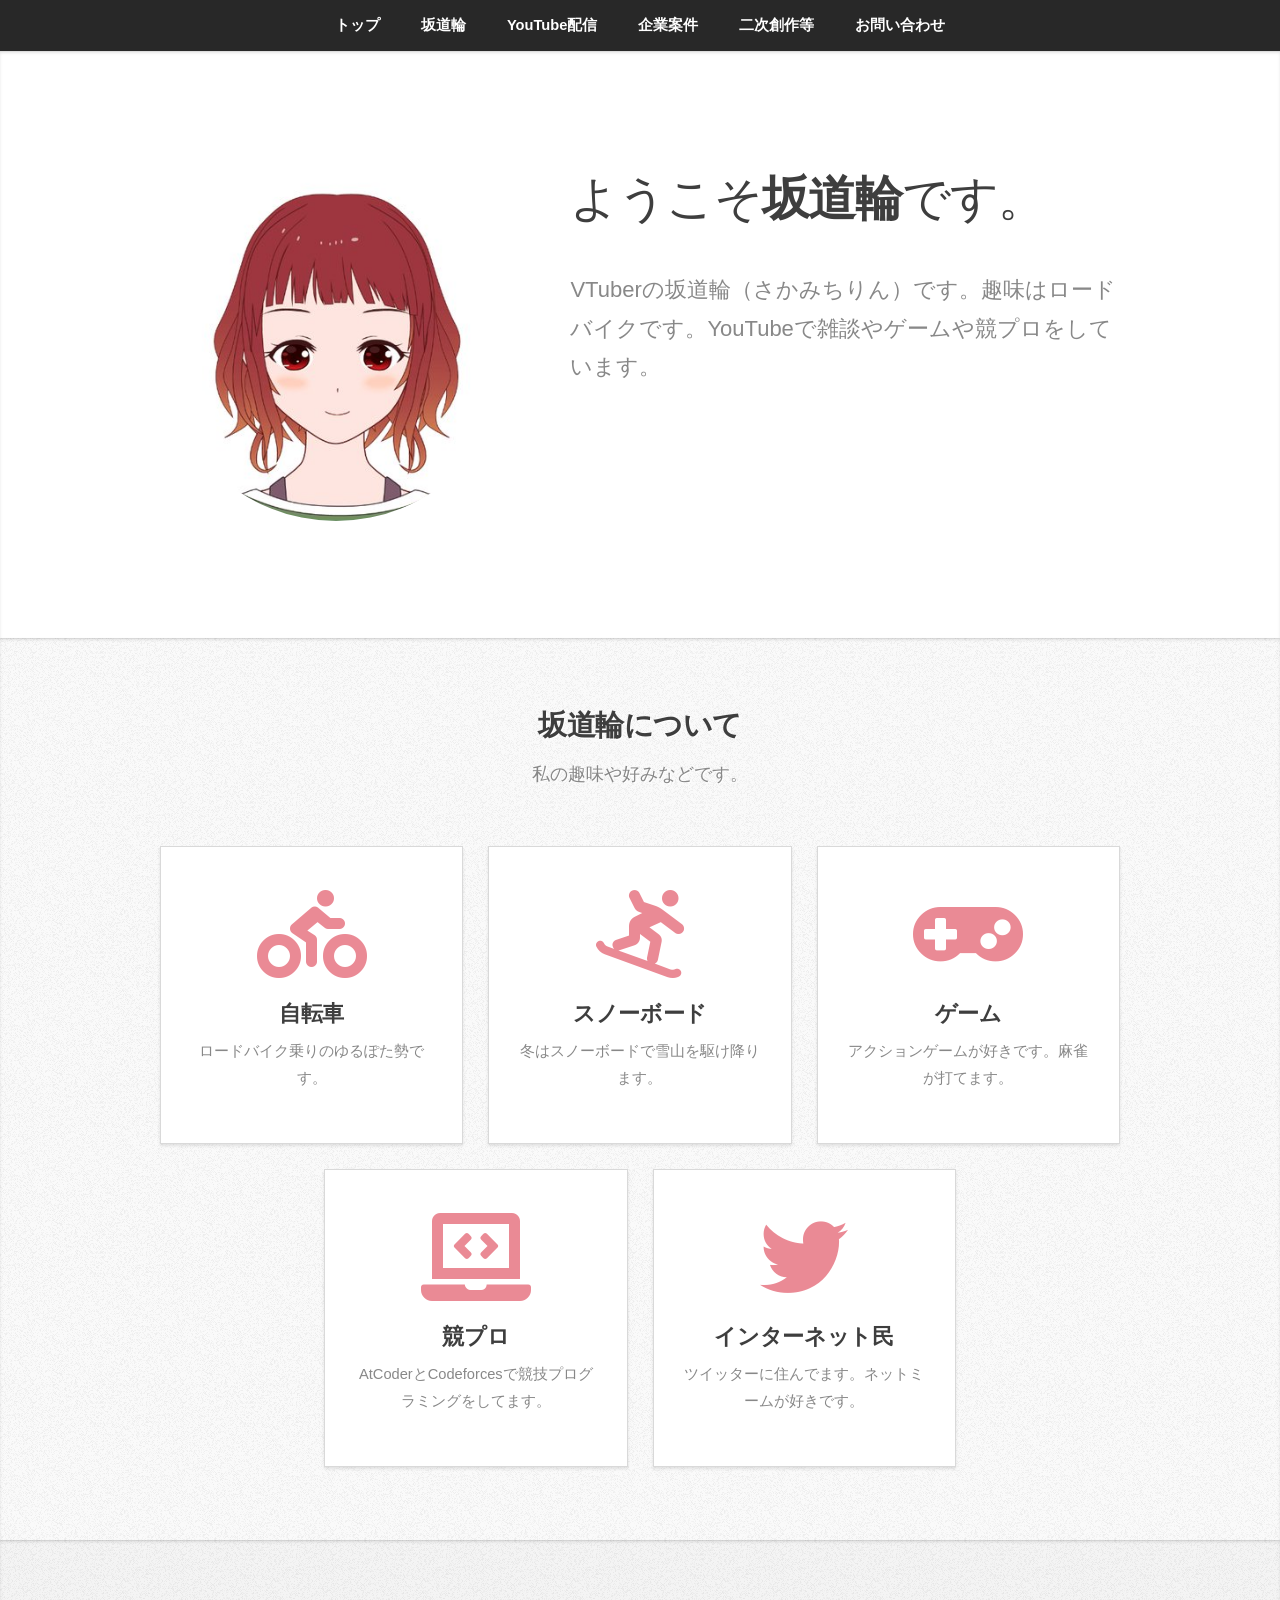
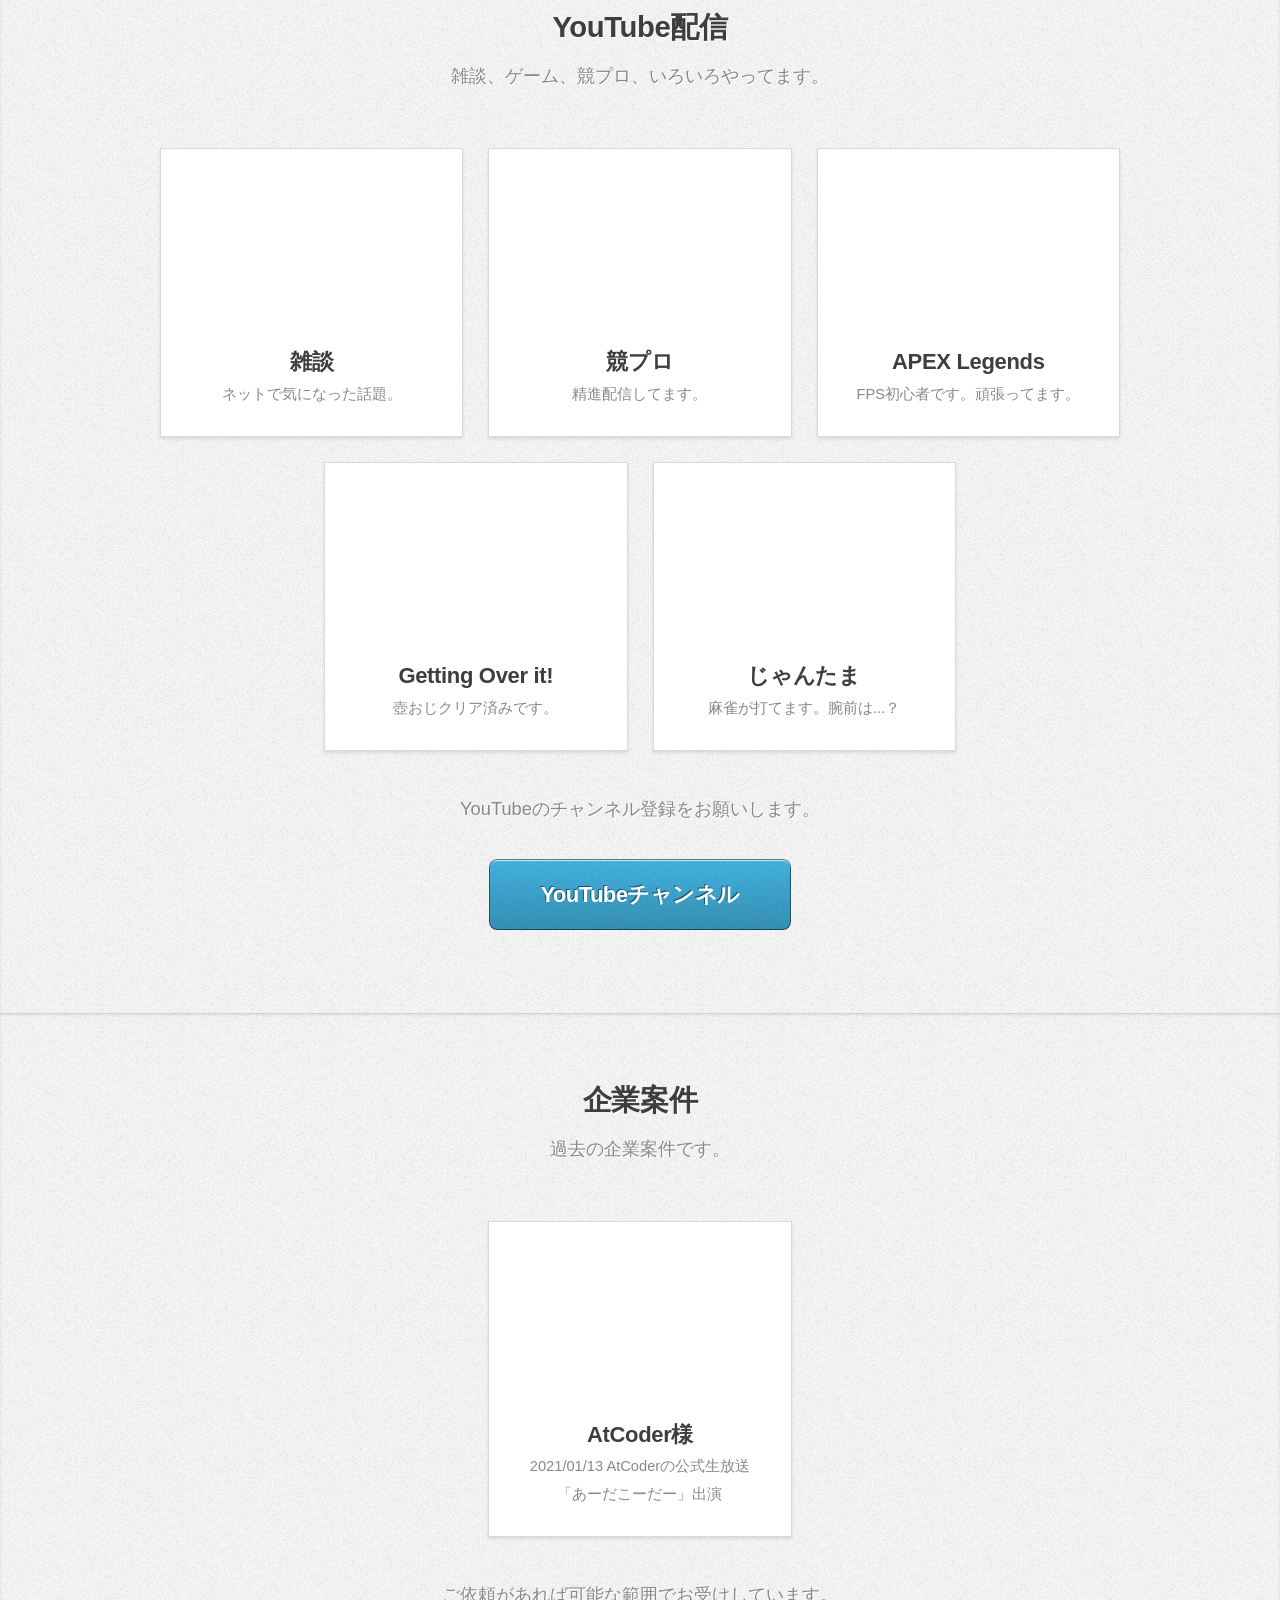
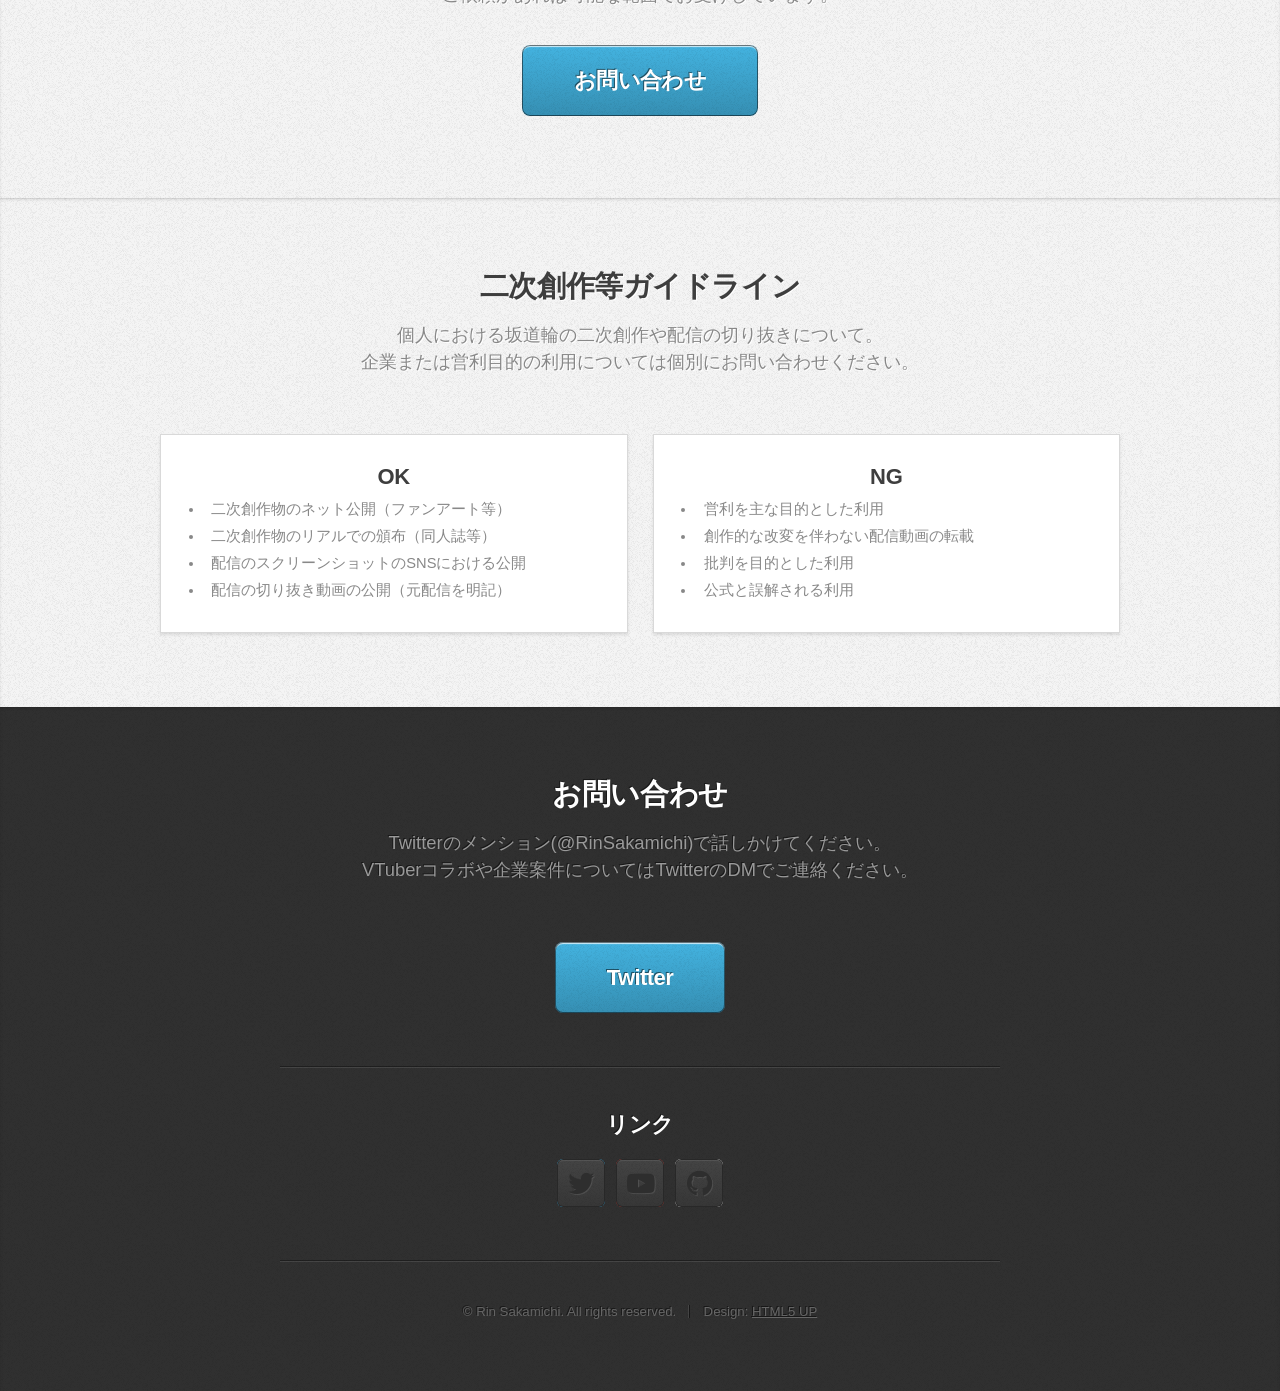
==== index.html @ 9ce6a34d "Delete useless comments" ====
<!DOCTYPE HTML>
<html>
	<head>
		<title>VTuber 坂道輪</title>
		<meta charset="utf-8" />
		<meta name="viewport" content="width=device-width, initial-scale=1, user-scalable=no" />
		<link rel="stylesheet" href="assets/css/main.css" />
		<link rel="stylesheet" href="assets/css/sub.css" />
	</head>
	<body class="is-preload">

		<!-- Nav -->
			<nav id="nav">
				<ul class="container">
					<li><a href="#top">トップ</a></li>
					<li><a href="#about">坂道輪</a></li>
					<li><a href="#youtube">YouTube配信</a></li>
					<li><a href="#work">企業案件</a></li>
					<li><a href="#guideline">二次創作等</a></li>
					<li><a href="#contact">お問い合わせ</a></li>
				</ul>
			</nav>

		<!-- Top -->
			<article id="top" class="wrapper style1">
				<div class="container">
					<div class="row">
						<div class="col-4 col-5-large col-12-medium">
							<span class="image fit"><img src="images/rin.jpg" alt="" /></span>
						</div>
						<div class="col-8 col-7-large col-12-medium">
							<header>
								<h1>ようこそ<strong>坂道輪</strong>です。</h1>
							</header>
							<p>VTuberの坂道輪（さかみちりん）です。趣味はロードバイクです。YouTubeで雑談やゲームや競プロをしています。</p>
							<!-- <a href="#work" class="button large scrolly">Learn about what I do</a> -->
						</div>
					</div>
				</div>
			</article>

		<!-- About -->
			<article id="about" class="wrapper style2">
				<div class="container">
					<header>
						<h2>坂道輪について</h2>
						<p>私の趣味や好みなどです。</p>
					</header>
					<div class="row aln-center">
						<div class="col-4 col-6-medium col-12-small">
							<section class="box style1">
								<span class="icon solid featured fa-biking"></span>
								<h3>自転車</h3>
								<p>ロードバイク乗りのゆるぽた勢です。</p>
							</section>
						</div>
						<div class="col-4 col-6-medium col-12-small">
							<section class="box style1">
								<span class="icon solid featured fa-snowboarding"></span>
								<h3>スノーボード</h3>
								<p>冬はスノーボードで雪山を駆け降ります。</p>
							</section>
						</div>
						<div class="col-4 col-6-medium col-12-small">
							<section class="box style1">
								<span class="icon solid featured fa-gamepad"></span>
								<h3>ゲーム</h3>
								<p>アクションゲームが好きです。麻雀が打てます。</p>
							</section>
						</div>
						<div class="col-4 col-6-medium col-12-small">
							<section class="box style1">
								<span class="icon solid featured fa-laptop-code"></span>
								<h3>競プロ</h3>
								<p>AtCoderとCodeforcesで競技プログラミングをしてます。</p>
							</section>
						</div>
						<div class="col-4 col-6-medium col-12-small">
							<section class="box style1">
								<span class="icon brands featured fa-twitter"></span>
								<h3>インターネット民</h3>
								<p>ツイッターに住んでます。ネットミームが好きです。</p>
							</section>
						</div>
					</div>
				</div>
			</article>

		<!-- Youtube -->
			<article id="youtube" class="wrapper style3">
				<div class="container">
					<header>
						<h2>YouTube配信</h2>
						<p>雑談、ゲーム、競プロ、いろいろやってます。</p>
					</header>
					<div class="row aln-center">
						<div class="col-4 col-6-medium col-12-small">
							<article class="box style2">
								<div class="embed-responsive embed-responsive-16by9 image fit">
									<iframe class="embed-responsive-item" src="https://www.youtube.com/embed/PSwb-46ZliI"  allowfullscreen></iframe>
								</div>
								<h3><a href="https://www.youtube.com/playlist?list=PLFi46EaoQjc_jAxZEx3olLDhNlMRoZ-14">雑談</a></h3>
								<p>ネットで気になった話題。</p>
							</article>
						</div>
						<div class="col-4 col-6-medium col-12-small">
							<article class="box style2">
								<div class="embed-responsive embed-responsive-16by9 image fit">
									<iframe class="embed-responsive-item" src="https://www.youtube.com/embed/tpE_3C1_MtQ"  allowfullscreen></iframe>
								</div>
								<h3><a href="https://www.youtube.com/playlist?list=PLFi46EaoQjc-c4BoLQl7Gibo0ncGLX5A2">競プロ</a></h3>
								<p>精進配信してます。</p>
							</article>
						</div>
						<div class="col-4 col-6-medium col-12-small">
							<article class="box style2">
								<div class="embed-responsive embed-responsive-16by9 image fit">
									<iframe class="embed-responsive-item" src="https://www.youtube.com/embed/CiyMWdt1Hx4"  allowfullscreen></iframe>
								</div>
								<h3><a href="https://www.youtube.com/playlist?list=PLFi46EaoQjc8MMFin82fOkr5Fip9q0m7t">APEX Legends</a></h3>
								<p>FPS初心者です。頑張ってます。</p>
							</article>
						</div>
						<div class="col-4 col-6-medium col-12-small">
							<article class="box style2">
								<div class="embed-responsive embed-responsive-16by9 image fit">
									<iframe class="embed-responsive-item" src="https://www.youtube.com/embed/8OgbjP1DBs4"  allowfullscreen></iframe>
								</div>
								<h3><a href="https://www.youtube.com/playlist?list=PLFi46EaoQjc-4pVzFT2dpYCqwcc2dq0h0">Getting Over it!</a></h3>
								<p>壺おじクリア済みです。</p>
							</article>
						</div>
						<div class="col-4 col-6-medium col-12-small">
							<article class="box style2">
								<div class="embed-responsive embed-responsive-16by9 image fit">
									<iframe class="embed-responsive-item" src="https://www.youtube.com/embed/j-us2_yyUjo "  allowfullscreen></iframe>
								</div>
								<h3><a href="https://www.youtube.com/playlist?list=PLFi46EaoQjc9QBCo8S5a8ERQlI256oQM3">じゃんたま</a></h3>
								<p>麻雀が打てます。腕前は...？</p>
							</article>
						</div>
					</div>
					<footer>
						<p>YouTubeのチャンネル登録をお願いします。</p>
						<a href="https://www.youtube.com/c/rinsakamichi" class="button large scrolly">YouTubeチャンネル</a>
					</footer>
				</div>
			</article>

		<!-- Work -->
		<article id="work" class="wrapper style3">
			<div class="container">
				<header>
					<h2>企業案件</h2>
					<p>過去の企業案件です。</p>
				</header>
				<div class="row aln-center">
					<div class="col-4 col-6-medium col-12-small">
						<article class="box style2">
							<div class="embed-responsive embed-responsive-16by9 image fit">
								<iframe class="embed-responsive-item" src="https://www.youtube.com/embed/vUxW3hOBfS8?t=1531"  allowfullscreen></iframe>
							</div>
							<h3><a href="https://atcoder.jp/">AtCoder様</a></h3>
							<p>2021/01/13 AtCoderの公式生放送「あーだこーだー」出演</p>
						</article>
					</div>
				</div>
				<footer>
					<p>ご依頼があれば可能な範囲でお受けしています。</p>
					<a href="#contact" class="button large scrolly">お問い合わせ</a>
				</footer>
			</div>
		</article>

		<!-- Guideline -->
		<article id="guideline" class="wrapper style3">
			<div class="container">
				<header>
					<h2>二次創作等ガイドライン</h2>
					<p>個人における坂道輪の二次創作や配信の切り抜きについて。</p>
					<p>企業または営利目的の利用については個別にお問い合わせください。</p>
				</header>
				<div class="row aln-center">
					<div class="col-6 col-6-medium col-12-small">
						<article class="box style2">
							<h3>OK</h3>
							<ul class="guideline">
								<li>二次創作物のネット公開（ファンアート等）</li>
								<li>二次創作物のリアルでの頒布（同人誌等）</li>
								<li>配信のスクリーンショットのSNSにおける公開</li>
								<li>配信の切り抜き動画の公開（元配信を明記）</li>
							</ul>
						</article>
					</div>
					<div class="col-6 col-6-medium col-12-small">
						<article class="box style2">
							<h3>NG</h3>
							<ul class="guideline">
								<li>営利を主な目的とした利用</li>
								<li>創作的な改変を伴わない配信動画の転載</li>
								<li>批判を目的とした利用</li>
								<li>公式と誤解される利用</li>
							</ul>
						</article>
					</div>
				</div>
			</div>
		</article>

		<!-- Contact -->
			<article id="contact" class="wrapper style4">
				<div class="container medium">
					<header>
						<h2>お問い合わせ</h2>
						<p>Twitterのメンション(@RinSakamichi)で話しかけてください。</p>
						<p>VTuberコラボや企業案件についてはTwitterのDMでご連絡ください。</p>
					</header>
					<a href="https://twitter.com/RinSakamichi" class="button large scrolly">Twitter</a>
					<div class="col-12">
						<hr />
						<h3>リンク</h3>
						<ul class="social">
							<li><a href="https://twitter.com/RinSakamichi" class="icon brands fa-twitter"><span class="label">Twitter</span></a></li>
							<li><a href="https://www.youtube.com/c/rinsakamichi" class="icon brands fa-youtube"><span class="label">YouTube</span></a></li>
							<li><a href="https://github.com/RinSakamichi" class="icon brands fa-github"><span class="label">Github</span></a></li>
							<!-- <li><a href="#" class="icon brands fa-facebook-f"><span class="label">Facebook</span></a></li>
							<li><a href="#" class="icon brands fa-dribbble"><span class="label">Dribbble</span></a></li>
							<li><a href="#" class="icon brands fa-linkedin-in"><span class="label">LinkedIn</span></a></li>
							<li><a href="#" class="icon brands fa-tumblr"><span class="label">Tumblr</span></a></li>
							<li><a href="#" class="icon brands fa-google-plus"><span class="label">Google+</span></a></li>
							<li><a href="#" class="icon solid fa-rss"><span>RSS</span></a></li>
							<li><a href="#" class="icon brands fa-instagram"><span>Instagram</span></a></li>
							<li><a href="#" class="icon brands fa-foursquare"><span>Foursquare</span></a></li>
							<li><a href="#" class="icon brands fa-skype"><span>Skype</span></a></li>
							<li><a href="#" class="icon brands fa-soundcloud"><span>Soundcloud</span></a></li>
							<li><a href="#" class="icon brands fa-youtube"><span>YouTube</span></a></li>
							<li><a href="#" class="icon brands fa-blogger"><span>Blogger</span></a></li>
							<li><a href="#" class="icon brands fa-flickr"><span>Flickr</span></a></li>
							<li><a href="#" class="icon brands fa-vimeo"><span>Vimeo</span></a></li>
							-->
						</ul>
						<hr />
					</div>
					<footer>
						<ul id="copyright">
							<li>&copy; Rin Sakamichi. All rights reserved.</li><li>Design: <a href="http://html5up.net">HTML5 UP</a></li>
						</ul>
					</footer>
				</div>
			</article>

		<!-- Scripts -->
			<script src="assets/js/jquery.min.js"></script>
			<script src="assets/js/jquery.scrolly.min.js"></script>
			<script src="assets/js/browser.min.js"></script>
			<script src="assets/js/breakpoints.min.js"></script>
			<script src="assets/js/util.js"></script>
			<script src="assets/js/main.js"></script>

	</body>
</html>
---- assets/css/main.css ----
@import url("https://fonts.googleapis.com/css?family=Open+Sans:300,300italic,600,600italic,700");
@import url("fontawesome-all.min.css");

/*
	Miniport by HTML5 UP
	html5up.net | @ajlkn
	Free for personal and commercial use under the CCA 3.0 license (html5up.net/license)
*/

html, body, div, span, applet, object,
iframe, h1, h2, h3, h4, h5, h6, p, blockquote,
pre, a, abbr, acronym, address, big, cite,
code, del, dfn, em, img, ins, kbd, q, s, samp,
small, strike, strong, sub, sup, tt, var, b,
u, i, center, dl, dt, dd, ol, ul, li, fieldset,
form, label, legend, table, caption, tbody,
tfoot, thead, tr, th, td, article, aside,
canvas, details, embed, figure, figcaption,
footer, header, hgroup, menu, nav, output, ruby,
section, summary, time, mark, audio, video {
	margin: 0;
	padding: 0;
	border: 0;
	font-size: 100%;
	font: inherit;
	vertical-align: baseline;}

article, aside, details, figcaption, figure,
footer, header, hgroup, menu, nav, section {
	display: block;}

body {
	line-height: 1;
}

ol, ul {
	list-style: none;
}

blockquote, q {
	quotes: none;
}

	blockquote:before, blockquote:after, q:before, q:after {
		content: '';
		content: none;
	}

table {
	border-collapse: collapse;
	border-spacing: 0;
}

body {
	-webkit-text-size-adjust: none;
}

mark {
	background-color: transparent;
	color: inherit;
}

input::-moz-focus-inner {
	border: 0;
	padding: 0;
}

input, select, textarea {
	-moz-appearance: none;
	-webkit-appearance: none;
	-ms-appearance: none;
	appearance: none;
}

/* Basic */

	html {
		box-sizing: border-box;
	}

	*, *:before, *:after {
		box-sizing: inherit;
	}

	body {
		padding-top: 3.5em;
	}

		body.is-preload *, body.is-preload *:before, body.is-preload *:after {
			-moz-animation: none !important;
			-webkit-animation: none !important;
			-ms-animation: none !important;
			animation: none !important;
			-moz-transition: none !important;
			-webkit-transition: none !important;
			-ms-transition: none !important;
			transition: none !important;
		}

	body, input, textarea, select {
		font-family: -apple-system, "BlinkMacSystemFont", "Helvetica Neue", Helvetica, "Arial", "ヒラギノ角ゴ ProN W3", "Hiragino Kaku Gothic ProN", "メイリオ", Meiryo, sans-serif, "Apple Color Emoji", "Segoe UI Emoji", "Segoe UI Symbol", "Noto Color Emoji";
		/* font-family: 'Open Sans', sans-serif; */
		line-height: 1.85em;
		color: #888;
		font-weight: 300;
		font-size: 13pt;
	}

	a {
		-moz-transition: color .2s ease-in-out;
		-webkit-transition: color .2s ease-in-out;
		-ms-transition: color .2s ease-in-out;
		transition: color .2s ease-in-out;
		color: #43B3E0;
		text-decoration: underline;
	}

		a:hover {
			color: #43bff0 !important;
		}

		a img {
			border: 0;
		}

	b, strong {
		font-weight: 600;
		color: #3e3e3e;
	}

	i, em {
		font-style: italic;
	}

	sub {
		position: relative;
		top: 0.5em;
		font-size: 0.8em;
	}

	sup {
		position: relative;
		top: -0.5em;
		font-size: 0.8em;
	}

	blockquote {
		border-left: solid 0.75em #eee;
		padding: 1em 0 1em 1.5em;
		font-style: italic;
	}

	h1, h2, h3, h4, h5, h6 {
		color: #3e3e3e;
		margin: 0 0 0.75em 0;
	}

	h1 a, h2 a, h3 a, h4 a, h5 a, h6 a {
		text-decoration: none;
		color: inherit;
	}

	h2, h3, h4, h5, h6 {
		font-weight: 700;
	}

	h1 {
		font-size: 3.25em;
		letter-spacing: -0.025em;
		font-weight: 300;
	}

		h1 strong {
			font-weight: 700;
		}

	h2 {
		font-size: 2em;
		letter-spacing: -0.015em;
	}

	h3 {
		font-size: 1.5em;
		letter-spacing: -0.015em;
	}

	em, i {
		font-style: italic;
	}

	br.clear {
		clear: both;
	}

	hr {
		border: 0;
		border-top: solid 1px #444;
		border-top-color: rgba(0, 0, 0, 0.35);
		box-shadow: 0px 1px 0px 0px rgba(255, 255, 255, 0.1);
		height: 1px;
		margin: 3em 0;
	}

	p, ul, ol, dl, table {
		margin-bottom: 2em;
	}

	header {
		margin: 0 0 3em 0;
	}

		header > p {
			font-size: 1.25em;
			margin: 0;
		}

	footer {
		margin: 3em 0 0 0;
	}

		footer > p {
			font-size: 1.25em;
		}

/* Container */

	.container {
		margin: 0 auto;
		max-width: calc(100% - 50px);
		width: 1200px;
	}

		.container.medium {
			width: 900px;
		}

		@media screen and (max-width: 1680px) {

			.container {
				width: 1200px;
			}

				.container.medium {
					width: 900px;
				}

		}

		@media screen and (max-width: 1280px) {

			.container {
				width: 960px;
			}

				.container.medium {
					width: 720px;
				}

		}

		@media screen and (max-width: 980px) {

			.container {
				width: 100%;
			}

				.container.medium {
					width: 75%;
				}

		}

		@media screen and (max-width: 736px) {

			.container {
				width: 100%;
				max-width: calc(100% - 30px);
			}

				.container.medium {
					width: 100%;
				}

		}

/* Row */

	.row {
		display: flex;
		flex-wrap: wrap;
		box-sizing: border-box;
		align-items: stretch;
	}

		.row > * {
			box-sizing: border-box;
		}

		.row.gtr-uniform > * > :last-child {
			margin-bottom: 0;
		}

		.row.aln-left {
			justify-content: flex-start;
		}

		.row.aln-center {
			justify-content: center;
		}

		.row.aln-right {
			justify-content: flex-end;
		}

		.row.aln-top {
			align-items: flex-start;
		}

		.row.aln-middle {
			align-items: center;
		}

		.row.aln-bottom {
			align-items: flex-end;
		}

		.row > .imp {
			order: -1;
		}

		.row > .col-1 {
			width: 8.33333%;
		}

		.row > .off-1 {
			margin-left: 8.33333%;
		}

		.row > .col-2 {
			width: 16.66667%;
		}

		.row > .off-2 {
			margin-left: 16.66667%;
		}

		.row > .col-3 {
			width: 25%;
		}

		.row > .off-3 {
			margin-left: 25%;
		}

		.row > .col-4 {
			width: 33.33333%;
		}

		.row > .off-4 {
			margin-left: 33.33333%;
		}

		.row > .col-5 {
			width: 41.66667%;
		}

		.row > .off-5 {
			margin-left: 41.66667%;
		}

		.row > .col-6 {
			width: 50%;
		}

		.row > .off-6 {
			margin-left: 50%;
		}

		.row > .col-7 {
			width: 58.33333%;
		}

		.row > .off-7 {
			margin-left: 58.33333%;
		}

		.row > .col-8 {
			width: 66.66667%;
		}

		.row > .off-8 {
			margin-left: 66.66667%;
		}

		.row > .col-9 {
			width: 75%;
		}

		.row > .off-9 {
			margin-left: 75%;
		}

		.row > .col-10 {
			width: 83.33333%;
		}

		.row > .off-10 {
			margin-left: 83.33333%;
		}

		.row > .col-11 {
			width: 91.66667%;
		}

		.row > .off-11 {
			margin-left: 91.66667%;
		}

		.row > .col-12 {
			width: 100%;
		}

		.row > .off-12 {
			margin-left: 100%;
		}

		.row.gtr-0 {
			margin-top: 0px;
			margin-left: 0px;
		}

			.row.gtr-0 > * {
				padding: 0px 0 0 0px;
			}

			.row.gtr-0.gtr-uniform {
				margin-top: 0px;
			}

				.row.gtr-0.gtr-uniform > * {
					padding-top: 0px;
				}

		.row.gtr-25 {
			margin-top: -6.25px;
			margin-left: -6.25px;
		}

			.row.gtr-25 > * {
				padding: 6.25px 0 0 6.25px;
			}

			.row.gtr-25.gtr-uniform {
				margin-top: -6.25px;
			}

				.row.gtr-25.gtr-uniform > * {
					padding-top: 6.25px;
				}

		.row.gtr-50 {
			margin-top: -12.5px;
			margin-left: -12.5px;
		}

			.row.gtr-50 > * {
				padding: 12.5px 0 0 12.5px;
			}

			.row.gtr-50.gtr-uniform {
				margin-top: -12.5px;
			}

				.row.gtr-50.gtr-uniform > * {
					padding-top: 12.5px;
				}

		.row {
			margin-top: -25px;
			margin-left: -25px;
		}

			.row > * {
				padding: 25px 0 0 25px;
			}

			.row.gtr-uniform {
				margin-top: -25px;
			}

				.row.gtr-uniform > * {
					padding-top: 25px;
				}

		.row.gtr-150 {
			margin-top: -37.5px;
			margin-left: -37.5px;
		}

			.row.gtr-150 > * {
				padding: 37.5px 0 0 37.5px;
			}

			.row.gtr-150.gtr-uniform {
				margin-top: -37.5px;
			}

				.row.gtr-150.gtr-uniform > * {
					padding-top: 37.5px;
				}

		.row.gtr-200 {
			margin-top: -50px;
			margin-left: -50px;
		}

			.row.gtr-200 > * {
				padding: 50px 0 0 50px;
			}

			.row.gtr-200.gtr-uniform {
				margin-top: -50px;
			}

				.row.gtr-200.gtr-uniform > * {
					padding-top: 50px;
				}

		@media screen and (max-width: 1680px) {

			.row {
				display: flex;
				flex-wrap: wrap;
				box-sizing: border-box;
				align-items: stretch;
			}

				.row > * {
					box-sizing: border-box;
				}

				.row.gtr-uniform > * > :last-child {
					margin-bottom: 0;
				}

				.row.aln-left {
					justify-content: flex-start;
				}

				.row.aln-center {
					justify-content: center;
				}

				.row.aln-right {
					justify-content: flex-end;
				}

				.row.aln-top {
					align-items: flex-start;
				}

				.row.aln-middle {
					align-items: center;
				}

				.row.aln-bottom {
					align-items: flex-end;
				}

				.row > .imp-xlarge {
					order: -1;
				}

				.row > .col-1-xlarge {
					width: 8.33333%;
				}

				.row > .off-1-xlarge {
					margin-left: 8.33333%;
				}

				.row > .col-2-xlarge {
					width: 16.66667%;
				}

				.row > .off-2-xlarge {
					margin-left: 16.66667%;
				}

				.row > .col-3-xlarge {
					width: 25%;
				}

				.row > .off-3-xlarge {
					margin-left: 25%;
				}

				.row > .col-4-xlarge {
					width: 33.33333%;
				}

				.row > .off-4-xlarge {
					margin-left: 33.33333%;
				}

				.row > .col-5-xlarge {
					width: 41.66667%;
				}

				.row > .off-5-xlarge {
					margin-left: 41.66667%;
				}

				.row > .col-6-xlarge {
					width: 50%;
				}

				.row > .off-6-xlarge {
					margin-left: 50%;
				}

				.row > .col-7-xlarge {
					width: 58.33333%;
				}

				.row > .off-7-xlarge {
					margin-left: 58.33333%;
				}

				.row > .col-8-xlarge {
					width: 66.66667%;
				}

				.row > .off-8-xlarge {
					margin-left: 66.66667%;
				}

				.row > .col-9-xlarge {
					width: 75%;
				}

				.row > .off-9-xlarge {
					margin-left: 75%;
				}

				.row > .col-10-xlarge {
					width: 83.33333%;
				}

				.row > .off-10-xlarge {
					margin-left: 83.33333%;
				}

				.row > .col-11-xlarge {
					width: 91.66667%;
				}

				.row > .off-11-xlarge {
					margin-left: 91.66667%;
				}

				.row > .col-12-xlarge {
					width: 100%;
				}

				.row > .off-12-xlarge {
					margin-left: 100%;
				}

				.row.gtr-0 {
					margin-top: 0px;
					margin-left: 0px;
				}

					.row.gtr-0 > * {
						padding: 0px 0 0 0px;
					}

					.row.gtr-0.gtr-uniform {
						margin-top: 0px;
					}

						.row.gtr-0.gtr-uniform > * {
							padding-top: 0px;
						}

				.row.gtr-25 {
					margin-top: -6.25px;
					margin-left: -6.25px;
				}

					.row.gtr-25 > * {
						padding: 6.25px 0 0 6.25px;
					}

					.row.gtr-25.gtr-uniform {
						margin-top: -6.25px;
					}

						.row.gtr-25.gtr-uniform > * {
							padding-top: 6.25px;
						}

				.row.gtr-50 {
					margin-top: -12.5px;
					margin-left: -12.5px;
				}

					.row.gtr-50 > * {
						padding: 12.5px 0 0 12.5px;
					}

					.row.gtr-50.gtr-uniform {
						margin-top: -12.5px;
					}

						.row.gtr-50.gtr-uniform > * {
							padding-top: 12.5px;
						}

				.row {
					margin-top: -25px;
					margin-left: -25px;
				}

					.row > * {
						padding: 25px 0 0 25px;
					}

					.row.gtr-uniform {
						margin-top: -25px;
					}

						.row.gtr-uniform > * {
							padding-top: 25px;
						}

				.row.gtr-150 {
					margin-top: -37.5px;
					margin-left: -37.5px;
				}

					.row.gtr-150 > * {
						padding: 37.5px 0 0 37.5px;
					}

					.row.gtr-150.gtr-uniform {
						margin-top: -37.5px;
					}

						.row.gtr-150.gtr-uniform > * {
							padding-top: 37.5px;
						}

				.row.gtr-200 {
					margin-top: -50px;
					margin-left: -50px;
				}

					.row.gtr-200 > * {
						padding: 50px 0 0 50px;
					}

					.row.gtr-200.gtr-uniform {
						margin-top: -50px;
					}

						.row.gtr-200.gtr-uniform > * {
							padding-top: 50px;
						}

		}

		@media screen and (max-width: 1280px) {

			.row {
				display: flex;
				flex-wrap: wrap;
				box-sizing: border-box;
				align-items: stretch;
			}

				.row > * {
					box-sizing: border-box;
				}

				.row.gtr-uniform > * > :last-child {
					margin-bottom: 0;
				}

				.row.aln-left {
					justify-content: flex-start;
				}

				.row.aln-center {
					justify-content: center;
				}

				.row.aln-right {
					justify-content: flex-end;
				}

				.row.aln-top {
					align-items: flex-start;
				}

				.row.aln-middle {
					align-items: center;
				}

				.row.aln-bottom {
					align-items: flex-end;
				}

				.row > .imp-large {
					order: -1;
				}

				.row > .col-1-large {
					width: 8.33333%;
				}

				.row > .off-1-large {
					margin-left: 8.33333%;
				}

				.row > .col-2-large {
					width: 16.66667%;
				}

				.row > .off-2-large {
					margin-left: 16.66667%;
				}

				.row > .col-3-large {
					width: 25%;
				}

				.row > .off-3-large {
					margin-left: 25%;
				}

				.row > .col-4-large {
					width: 33.33333%;
				}

				.row > .off-4-large {
					margin-left: 33.33333%;
				}

				.row > .col-5-large {
					width: 41.66667%;
				}

				.row > .off-5-large {
					margin-left: 41.66667%;
				}

				.row > .col-6-large {
					width: 50%;
				}

				.row > .off-6-large {
					margin-left: 50%;
				}

				.row > .col-7-large {
					width: 58.33333%;
				}

				.row > .off-7-large {
					margin-left: 58.33333%;
				}

				.row > .col-8-large {
					width: 66.66667%;
				}

				.row > .off-8-large {
					margin-left: 66.66667%;
				}

				.row > .col-9-large {
					width: 75%;
				}

				.row > .off-9-large {
					margin-left: 75%;
				}

				.row > .col-10-large {
					width: 83.33333%;
				}

				.row > .off-10-large {
					margin-left: 83.33333%;
				}

				.row > .col-11-large {
					width: 91.66667%;
				}

				.row > .off-11-large {
					margin-left: 91.66667%;
				}

				.row > .col-12-large {
					width: 100%;
				}

				.row > .off-12-large {
					margin-left: 100%;
				}

				.row.gtr-0 {
					margin-top: 0px;
					margin-left: 0px;
				}

					.row.gtr-0 > * {
						padding: 0px 0 0 0px;
					}

					.row.gtr-0.gtr-uniform {
						margin-top: 0px;
					}

						.row.gtr-0.gtr-uniform > * {
							padding-top: 0px;
						}

				.row.gtr-25 {
					margin-top: -6.25px;
					margin-left: -6.25px;
				}

					.row.gtr-25 > * {
						padding: 6.25px 0 0 6.25px;
					}

					.row.gtr-25.gtr-uniform {
						margin-top: -6.25px;
					}

						.row.gtr-25.gtr-uniform > * {
							padding-top: 6.25px;
						}

				.row.gtr-50 {
					margin-top: -12.5px;
					margin-left: -12.5px;
				}

					.row.gtr-50 > * {
						padding: 12.5px 0 0 12.5px;
					}

					.row.gtr-50.gtr-uniform {
						margin-top: -12.5px;
					}

						.row.gtr-50.gtr-uniform > * {
							padding-top: 12.5px;
						}

				.row {
					margin-top: -25px;
					margin-left: -25px;
				}

					.row > * {
						padding: 25px 0 0 25px;
					}

					.row.gtr-uniform {
						margin-top: -25px;
					}

						.row.gtr-uniform > * {
							padding-top: 25px;
						}

				.row.gtr-150 {
					margin-top: -37.5px;
					margin-left: -37.5px;
				}

					.row.gtr-150 > * {
						padding: 37.5px 0 0 37.5px;
					}

					.row.gtr-150.gtr-uniform {
						margin-top: -37.5px;
					}

						.row.gtr-150.gtr-uniform > * {
							padding-top: 37.5px;
						}

				.row.gtr-200 {
					margin-top: -50px;
					margin-left: -50px;
				}

					.row.gtr-200 > * {
						padding: 50px 0 0 50px;
					}

					.row.gtr-200.gtr-uniform {
						margin-top: -50px;
					}

						.row.gtr-200.gtr-uniform > * {
							padding-top: 50px;
						}

		}

		@media screen and (max-width: 980px) {

			.row {
				display: flex;
				flex-wrap: wrap;
				box-sizing: border-box;
				align-items: stretch;
			}

				.row > * {
					box-sizing: border-box;
				}

				.row.gtr-uniform > * > :last-child {
					margin-bottom: 0;
				}

				.row.aln-left {
					justify-content: flex-start;
				}

				.row.aln-center {
					justify-content: center;
				}

				.row.aln-right {
					justify-content: flex-end;
				}

				.row.aln-top {
					align-items: flex-start;
				}

				.row.aln-middle {
					align-items: center;
				}

				.row.aln-bottom {
					align-items: flex-end;
				}

				.row > .imp-medium {
					order: -1;
				}

				.row > .col-1-medium {
					width: 8.33333%;
				}

				.row > .off-1-medium {
					margin-left: 8.33333%;
				}

				.row > .col-2-medium {
					width: 16.66667%;
				}

				.row > .off-2-medium {
					margin-left: 16.66667%;
				}

				.row > .col-3-medium {
					width: 25%;
				}

				.row > .off-3-medium {
					margin-left: 25%;
				}

				.row > .col-4-medium {
					width: 33.33333%;
				}

				.row > .off-4-medium {
					margin-left: 33.33333%;
				}

				.row > .col-5-medium {
					width: 41.66667%;
				}

				.row > .off-5-medium {
					margin-left: 41.66667%;
				}

				.row > .col-6-medium {
					width: 50%;
				}

				.row > .off-6-medium {
					margin-left: 50%;
				}

				.row > .col-7-medium {
					width: 58.33333%;
				}

				.row > .off-7-medium {
					margin-left: 58.33333%;
				}

				.row > .col-8-medium {
					width: 66.66667%;
				}

				.row > .off-8-medium {
					margin-left: 66.66667%;
				}

				.row > .col-9-medium {
					width: 75%;
				}

				.row > .off-9-medium {
					margin-left: 75%;
				}

				.row > .col-10-medium {
					width: 83.33333%;
				}

				.row > .off-10-medium {
					margin-left: 83.33333%;
				}

				.row > .col-11-medium {
					width: 91.66667%;
				}

				.row > .off-11-medium {
					margin-left: 91.66667%;
				}

				.row > .col-12-medium {
					width: 100%;
				}

				.row > .off-12-medium {
					margin-left: 100%;
				}

				.row.gtr-0 {
					margin-top: 0px;
					margin-left: 0px;
				}

					.row.gtr-0 > * {
						padding: 0px 0 0 0px;
					}

					.row.gtr-0.gtr-uniform {
						margin-top: 0px;
					}

						.row.gtr-0.gtr-uniform > * {
							padding-top: 0px;
						}

				.row.gtr-25 {
					margin-top: -6.25px;
					margin-left: -6.25px;
				}

					.row.gtr-25 > * {
						padding: 6.25px 0 0 6.25px;
					}

					.row.gtr-25.gtr-uniform {
						margin-top: -6.25px;
					}

						.row.gtr-25.gtr-uniform > * {
							padding-top: 6.25px;
						}

				.row.gtr-50 {
					margin-top: -12.5px;
					margin-left: -12.5px;
				}

					.row.gtr-50 > * {
						padding: 12.5px 0 0 12.5px;
					}

					.row.gtr-50.gtr-uniform {
						margin-top: -12.5px;
					}

						.row.gtr-50.gtr-uniform > * {
							padding-top: 12.5px;
						}

				.row {
					margin-top: -25px;
					margin-left: -25px;
				}

					.row > * {
						padding: 25px 0 0 25px;
					}

					.row.gtr-uniform {
						margin-top: -25px;
					}

						.row.gtr-uniform > * {
							padding-top: 25px;
						}

				.row.gtr-150 {
					margin-top: -37.5px;
					margin-left: -37.5px;
				}

					.row.gtr-150 > * {
						padding: 37.5px 0 0 37.5px;
					}

					.row.gtr-150.gtr-uniform {
						margin-top: -37.5px;
					}

						.row.gtr-150.gtr-uniform > * {
							padding-top: 37.5px;
						}

				.row.gtr-200 {
					margin-top: -50px;
					margin-left: -50px;
				}

					.row.gtr-200 > * {
						padding: 50px 0 0 50px;
					}

					.row.gtr-200.gtr-uniform {
						margin-top: -50px;
					}

						.row.gtr-200.gtr-uniform > * {
							padding-top: 50px;
						}

		}

		@media screen and (max-width: 736px) {

			.row {
				display: flex;
				flex-wrap: wrap;
				box-sizing: border-box;
				align-items: stretch;
			}

				.row > * {
					box-sizing: border-box;
				}

				.row.gtr-uniform > * > :last-child {
					margin-bottom: 0;
				}

				.row.aln-left {
					justify-content: flex-start;
				}

				.row.aln-center {
					justify-content: center;
				}

				.row.aln-right {
					justify-content: flex-end;
				}

				.row.aln-top {
					align-items: flex-start;
				}

				.row.aln-middle {
					align-items: center;
				}

				.row.aln-bottom {
					align-items: flex-end;
				}

				.row > .imp-small {
					order: -1;
				}

				.row > .col-1-small {
					width: 8.33333%;
				}

				.row > .off-1-small {
					margin-left: 8.33333%;
				}

				.row > .col-2-small {
					width: 16.66667%;
				}

				.row > .off-2-small {
					margin-left: 16.66667%;
				}

				.row > .col-3-small {
					width: 25%;
				}

				.row > .off-3-small {
					margin-left: 25%;
				}

				.row > .col-4-small {
					width: 33.33333%;
				}

				.row > .off-4-small {
					margin-left: 33.33333%;
				}

				.row > .col-5-small {
					width: 41.66667%;
				}

				.row > .off-5-small {
					margin-left: 41.66667%;
				}

				.row > .col-6-small {
					width: 50%;
				}

				.row > .off-6-small {
					margin-left: 50%;
				}

				.row > .col-7-small {
					width: 58.33333%;
				}

				.row > .off-7-small {
					margin-left: 58.33333%;
				}

				.row > .col-8-small {
					width: 66.66667%;
				}

				.row > .off-8-small {
					margin-left: 66.66667%;
				}

				.row > .col-9-small {
					width: 75%;
				}

				.row > .off-9-small {
					margin-left: 75%;
				}

				.row > .col-10-small {
					width: 83.33333%;
				}

				.row > .off-10-small {
					margin-left: 83.33333%;
				}

				.row > .col-11-small {
					width: 91.66667%;
				}

				.row > .off-11-small {
					margin-left: 91.66667%;
				}

				.row > .col-12-small {
					width: 100%;
				}

				.row > .off-12-small {
					margin-left: 100%;
				}

				.row.gtr-0 {
					margin-top: 0px;
					margin-left: 0px;
				}

					.row.gtr-0 > * {
						padding: 0px 0 0 0px;
					}

					.row.gtr-0.gtr-uniform {
						margin-top: 0px;
					}

						.row.gtr-0.gtr-uniform > * {
							padding-top: 0px;
						}

				.row.gtr-25 {
					margin-top: -3.75px;
					margin-left: -3.75px;
				}

					.row.gtr-25 > * {
						padding: 3.75px 0 0 3.75px;
					}

					.row.gtr-25.gtr-uniform {
						margin-top: -3.75px;
					}

						.row.gtr-25.gtr-uniform > * {
							padding-top: 3.75px;
						}

				.row.gtr-50 {
					margin-top: -7.5px;
					margin-left: -7.5px;
				}

					.row.gtr-50 > * {
						padding: 7.5px 0 0 7.5px;
					}

					.row.gtr-50.gtr-uniform {
						margin-top: -7.5px;
					}

						.row.gtr-50.gtr-uniform > * {
							padding-top: 7.5px;
						}

				.row {
					margin-top: -15px;
					margin-left: -15px;
				}

					.row > * {
						padding: 15px 0 0 15px;
					}

					.row.gtr-uniform {
						margin-top: -15px;
					}

						.row.gtr-uniform > * {
							padding-top: 15px;
						}

				.row.gtr-150 {
					margin-top: -22.5px;
					margin-left: -22.5px;
				}

					.row.gtr-150 > * {
						padding: 22.5px 0 0 22.5px;
					}

					.row.gtr-150.gtr-uniform {
						margin-top: -22.5px;
					}

						.row.gtr-150.gtr-uniform > * {
							padding-top: 22.5px;
						}

				.row.gtr-200 {
					margin-top: -30px;
					margin-left: -30px;
				}

					.row.gtr-200 > * {
						padding: 30px 0 0 30px;
					}

					.row.gtr-200.gtr-uniform {
						margin-top: -30px;
					}

						.row.gtr-200.gtr-uniform > * {
							padding-top: 30px;
						}

		}

/* Form */

	form label {
		color: #3e3e3e;
		font-weight: 700;
		display: block;
		margin: 0 0 0.5em 0;
	}

	form input[type=text],
	form input[type=email],
	form input[type=password],
	form select,
	form textarea {
		-moz-transition: background .2s ease-in-out, box-shadow .2s ease-in-out;
		-webkit-transition: background .2s ease-in-out, box-shadow .2s ease-in-out;
		-ms-transition: background .2s ease-in-out, box-shadow .2s ease-in-out;
		transition: background .2s ease-in-out, box-shadow .2s ease-in-out;
		-webkit-appearance: none;
		display: block;
		border: 0;
		padding: 0.75em;
		font-size: 1em;
		border-radius: 8px;
		border: solid 1px #ddd;
		background: #fff;
		color: #bbb;
		box-shadow: inset 0px 2px 3px 1px rgba(0, 0, 0, 0.05), 0px 1px 0px 0px rgba(255, 255, 255, 0.025);
		width: 100%;
	}

		form input[type=text]:focus,
		form input[type=email]:focus,
		form input[type=password]:focus,
		form select:focus,
		form textarea:focus {
			background: #fafafa;
			box-shadow: inset 0px 2px 5px 0px rgba(0, 0, 0, 0.05), 0px 1px 0px 0px rgba(255, 255, 255, 0.025), inset 0px 0px 2px 1px #43bff0;
		}

	form textarea {
		height: 15em;
	}

	form .actions:last-child {
		margin-bottom: 0;
	}

	form ::-webkit-input-placeholder {
		color: #555 !important;
	}

	form :-moz-placeholder {
		color: #555 !important;
	}

	form ::-moz-placeholder {
		color: #555 !important;
	}

	form :-ms-input-placeholder {
		color: #555 !important;
	}

	form ::-moz-focus-inner {
		border: 0;
	}

/* Tables */

	table {
		width: 100%;
	}

		table.default {
			width: 100%;
		}

			table.default tr {
				border-top: solid 1px #eee;
			}

				table.default tr:first-child {
					border-top: 0;
				}

			table.default td {
				padding: 0.5em 1em 0.5em 1em;
			}

			table.default th {
				text-align: left;
				padding: 0.5em 1em 0.5em 1em;
				font-weight: 600;
				margin: 0 0 1em 0;
			}

			table.default thead {
				background: #4f4f4f;
				color: #fff;
			}

/* Section/Article */

	section, article {
		margin-bottom: 3em;
	}

	section > :last-child,
	article > :last-child,
	section:last-child,
	article:last-child {
		margin-bottom: 0;
	}

/* Image */

	.image {
		display: inline-block;
		position: relative;
	}

		.image img {
			display: block;
			width: 100%;
		}
		
		.image iframe {
			display: block;
			width: 100%;
		}

		.image.fit {
			display: block;
			width: 100%;
		}

		.image.featured {
			display: block;
			width: 100%;
			margin: 0 0 2em 0;
		}

		.image.left {
			float: left;
			margin: 0 2em 2em 0;
		}

		.image.centered {
			display: block;
			margin: 0 0 2em 0;
		}

			.image.centered img {
				margin: 0 auto;
				width: auto;
			}

/* Button */

	input[type="button"],
	input[type="submit"],
	input[type="reset"],
	button,
	.button {
		background-image: url("images/bg.png"), -moz-linear-gradient(top, rgba(0, 0, 0, 0), rgba(0, 0, 0, 0.2));
		background-image: url("images/bg.png"), -webkit-linear-gradient(top, rgba(0, 0, 0, 0), rgba(0, 0, 0, 0.2));
		background-image: url("images/bg.png"), -ms-linear-gradient(top, rgba(0, 0, 0, 0), rgba(0, 0, 0, 0.2));
		background-image: url("images/bg.png"), linear-gradient(top, rgba(0, 0, 0, 0), rgba(0, 0, 0, 0.2));
		-moz-transition: background-color .2s ease-in-out;
		-webkit-transition: background-color .2s ease-in-out;
		-ms-transition: background-color .2s ease-in-out;
		transition: background-color .2s ease-in-out;
		-webkit-appearance: none;
		position: relative;
		display: inline-block;
		color: #fff !important;
		text-decoration: none;
		font-weight: 700;
		border: 0;
		outline: 0;
		cursor: pointer;
		border-radius: 8px;
		text-shadow: -1px -1px 0.5px rgba(0, 0, 0, 0.5);
		overflow: hidden;
		box-shadow: inset 0px 0px 0px 1px rgba(0, 0, 0, 0.5), inset 0px 2px 1px 0px rgba(255, 255, 255, 0.75);
		background-color: #43B3E0;
		padding: 1em 2.35em 1em 2.35em;
		font-size: 1.1em;
		max-width: 24em;
	}

		input[type="button"]:hover,
		input[type="submit"]:hover,
		input[type="reset"]:hover,
		button:hover,
		.button:hover {
			background-color: #43bff0;
			color: #fff !important;
		}

		input[type="button"]:active,
		input[type="submit"]:active,
		input[type="reset"]:active,
		button:active,
		.button:active {
			background-color: #3BA8D3;
			top: 1px;
		}

		input[type="button"].large,
		input[type="submit"].large,
		input[type="reset"].large,
		button.large,
		.button.large {
			font-size: 1.5em;
			letter-spacing: -0.025em;
		}

		input[type="button"].alt,
		input[type="submit"].alt,
		input[type="reset"].alt,
		button.alt,
		.button.alt {
			background-color: #444;
			box-shadow: inset 0px 0px 0px 1px #242424, inset 0px 2px 1px 0px rgba(255, 255, 255, 0.2);
		}

			input[type="button"].alt:hover,
			input[type="submit"].alt:hover,
			input[type="reset"].alt:hover,
			button.alt:hover,
			.button.alt:hover {
				background-color: #4f4f4f;
				color: #fff !important;
			}

			input[type="button"].alt:active,
			input[type="submit"].alt:active,
			input[type="reset"].alt:active,
			button.alt:active,
			.button.alt:active {
				background-color: #3f3f3f;
			}

/* List */

	ul {
		list-style: disc;
		padding-left: 1em;
	}

		ul li {
			padding-left: 0.5em;
		}

	ol {
		list-style: decimal;
		padding-left: 1.25em;
	}

		ol li {
			padding-left: 0.25em;
		}

/* Social */

	ul.social {
		cursor: default;
		margin: 0;
		list-style: none;
		padding-left: 0;
	}

		ul.social li {
			position: relative;
			display: inline-block;
			margin: 0.25em;
			top: 0;
			padding-left: 0;
		}

			ul.social li a {
				-moz-transition: top .2s ease-in-out;
				-webkit-transition: top .2s ease-in-out;
				-ms-transition: top .2s ease-in-out;
				transition: top .2s ease-in-out;
				display: block;
				width: 48px;
				height: 48px;
				border-radius: 6px;
				top: 0;
				position: relative;
			}

				ul.social li a:before {
					background-image: url("images/bg.png"), -moz-linear-gradient(top, rgba(0, 0, 0, 0), rgba(0, 0, 0, 0.2));
					background-image: url("images/bg.png"), -webkit-linear-gradient(top, rgba(0, 0, 0, 0), rgba(0, 0, 0, 0.2));
					background-image: url("images/bg.png"), -ms-linear-gradient(top, rgba(0, 0, 0, 0), rgba(0, 0, 0, 0.2));
					background-image: url("images/bg.png"), linear-gradient(top, rgba(0, 0, 0, 0), rgba(0, 0, 0, 0.2));
					-moz-transition: background-color .2s ease-in-out;
					-webkit-transition: background-color .2s ease-in-out;
					-ms-transition: background-color .2s ease-in-out;
					transition: background-color .2s ease-in-out;
					background-color: #444;
					border-radius: 6px;
					box-shadow: inset 0px 0px 0px 1px #282828, inset 0px 2px 1px 0px rgba(255, 255, 255, 0.1);
					color: #2E2E2E !important;
					display: block;
					font-size: 26px;
					height: 48px;
					line-height: 48px;
					text-align: center;
					outline: 0;
					overflow: hidden;
					text-shadow: 1px 1px 0px rgba(255, 255, 255, 0.1);
					width: 48px;
				}

				ul.social li a.fa-twitter {
					background-color: #2DAAE4;
				}

				ul.social li a.fa-facebook-f {
					background-color: #3C5A98;
				}

				ul.social li a.fa-dribbble {
					background-color: #C4376B;
				}

				ul.social li a.fa-linkedin-in {
					background-color: #006599;
				}

				ul.social li a.fa-tumblr {
					background-color: #51718A;
				}

				ul.social li a.fa-google-plus {
					background-color: #DA2713;
				}

				ul.social li a.fa-github {
					background-color: #FAFAFA;
				}

				ul.social li a.fa-rss {
					background-color: #F2600B;
				}

				ul.social li a.fa-instagram {
					background-color: #E0D7C8;
				}

				ul.social li a.fa-foursquare {
					background-color: #39A3D4;
				}

				ul.social li a.fa-skype {
					background-color: #10BEF1;
				}

				ul.social li a.fa-soundcloud {
					background-color: #FE5419;
				}

				ul.social li a.fa-youtube {
					background-color: #BF2E25;
				}

				ul.social li a.fa-blogger {
					background-color: #FF6501;
				}

				ul.social li a.fa-flickr {
					background-color: #0062DB;
				}

				ul.social li a.fa-vimeo {
					background-color: #4C8AB0;
				}

				ul.social li a:hover {
					top: -5px;
				}

					ul.social li a:hover:before {
						background-color: transparent;
					}

/* Actions */

	ul.actions {
		list-style: none;
		padding-left: 0;
	}

		ul.actions li {
			display: inline-block;
			margin: 0 0 0 1em;
			padding-left: 0;
		}

			ul.actions li:first-child {
				margin-left: 0;
			}

/* Box */

	.box {
		background: #fff;
		box-shadow: inset 0px 0px 0px 1px rgba(0, 0, 0, 0.15), 0px 2px 3px 0px rgba(0, 0, 0, 0.1);
		text-align: center;
		padding: 2em;
	}

		.box.style1 {
			padding: 3em 2em 3.5em 2em;
		}

			.box.style1 h3 {
				margin-bottom: 0.5em;
			}

		.box.style2 h3 {
			margin-bottom: 0.25em;
		}

		.box.style2 .image {
			position: relative;
			left: 2em;
			top: 2em;
			margin: -4em 0 4em -4em;
			width: auto;
		}

/* Icons */

	.icon {
		text-decoration: none;
		text-decoration: none;
	}

		.icon:before {
			-moz-osx-font-smoothing: grayscale;
			-webkit-font-smoothing: antialiased;
			display: inline-block;
			font-style: normal;
			font-variant: normal;
			text-rendering: auto;
			line-height: 1;
			text-transform: none !important;
			font-family: 'Font Awesome 5 Free';
			font-weight: 400;
		}

		.icon:before {
			font-size: 1.25em;
		}

		.icon > .label {
			display: none;
		}

		.icon.solid:before {
			font-weight: 900;
		}

		.icon.brands:before {
			font-family: 'Font Awesome 5 Brands';
		}

		.icon.featured {
			color: #EA8A95;
			display: block;
			margin: 0 0 1.5em 0;
			cursor: default;
		}

			.icon.featured:before {
				font-size: 6em;
			}

/* Wrappers */

	.wrapper {
		background-image: url("images/bg.png");
		box-shadow: inset 0px 1px 0px 0px rgba(0, 0, 0, 0.05), inset 0px 2px 3px 0px rgba(0, 0, 0, 0.1);
		padding: 8em 0 8em 0;
		text-align: center;
	}

		.wrapper.style1 {
			background-image: none;
			background-color: #fff;
		}

		.wrapper.style2 {
			background-color: #fafafa;
			text-shadow: 1px 1px 0px #fff;
		}

		.wrapper.style3 {
			background-color: #f4f4f4;
			text-shadow: 1px 1px 0px #fff;
		}

		.wrapper.style4 {
			background-color: #303030;
			color: #999;
			text-shadow: -1px -1px 0px #181818;
		}

			.wrapper.style4 h1, .wrapper.style4 h2, .wrapper.style4 h3, .wrapper.style4 h4, .wrapper.style4 h5, .wrapper.style4 h6 {
				color: #fff;
			}

			.wrapper.style4 form input[type=text],
			.wrapper.style4 form input[type=password],
			.wrapper.style4 form select,
			.wrapper.style4 form textarea {
				border: none;
				background: #282828;
			}

				.wrapper.style4 form input[type=text]:focus,
				.wrapper.style4 form input[type=password]:focus,
				.wrapper.style4 form select:focus,
				.wrapper.style4 form textarea:focus {
					background: #252525;
				}

/* Nav */

	#nav {
		background-color: #282828;
		text-align: center;
		position: fixed;
		left: 0;
		top: 0;
		width: 100%;
		z-index: 10000;
		cursor: default;
		height: 3.5em;
		line-height: 3.5em;
	}

		#nav ul {
			margin-bottom: 0;
			list-style: none;
			padding-left: 0;
		}

		#nav li {
			display: inline-block;
			padding-left: 0;
		}

		#nav a {
			-moz-transition: background-color .2s ease-in-out;
			-webkit-transition: background-color .2s ease-in-out;
			-ms-transition: background-color .2s ease-in-out;
			transition: background-color .2s ease-in-out;
			position: relative;
			display: block;
			color: #fff;
			text-decoration: none;
			outline: 0;
			font-weight: 600;
			border-radius: 8px;
			color: #fff;
			height: 2.5em;
			line-height: 2.5em;
			padding: 0 1.25em;
		}

			#nav a:hover {
				color: #fff !important;
				background: #383838;
			}

			#nav a.active {
				background: #484848;
			}

				#nav a.active:before {
					content: '';
					display: block;
					position: absolute;
					bottom: -0.6em;
					left: 50%;
					margin-left: -0.75em;
					border-left: solid 0.75em transparent;
					border-right: solid 0.75em transparent;
					border-top: solid 0.6em #282828;
				}

/* Articles */

	body > article {
		margin-bottom: 0;
	}

	#top {
		padding: 10em 0 10em 0;
		text-align: left;
	}

		#top .image {
			border-radius: 100%;
			width: 20em;
			height: 20em;
			margin: 0;
		}

			#top .image img {
				border-radius: 100%;
			}

		#top h1 {
			margin-top: 0.35em;
		}

		#top p {
			font-size: 1.5em;
			line-height: 1.75em;
		}

			#top p a {
				color: inherit;
			}

	#contact footer {
		font-size: 0.9em;
	}

/* Copyright */

	#copyright {
		color: #666;
		font-size: 1em;
		line-height: 1em;
		list-style: none;
		padding-left: 0;
		margin-bottom: 0;
	}

		#copyright li {
			display: inline-block;
			border-left: solid 1px rgba(0, 0, 0, 0.5);
			box-shadow: -1px 0px 0px 0px rgba(255, 255, 255, 0.1);
			padding: 0 0 0 1em;
			margin: 0 0 0 1em;
		}

			#copyright li:first-child {
				border: 0;
				box-shadow: none;
				padding-left: 0;
				margin-left: 0;
			}

		#copyright a {
			-moz-transition: color .2s ease-in-out;
			-webkit-transition: color .2s ease-in-out;
			-ms-transition: color .2s ease-in-out;
			transition: color .2s ease-in-out;
			color: inherit;
		}

			#copyright a:hover {
				color: #777;
			}

/* Large */

	@media screen and (max-width: 1280px) {

		/* Basic */

			body {
				font-size: 11pt;
			}

			input, textarea, select {
				font-size: 11pt;
			}

			header {
				margin: 0 0 4em 0;
			}

		/* Wrappers */

			.wrapper {
				padding: 5em 0 5em 0;
				text-align: center;
			}

				.wrapper.style4 .row-special {
					margin: 2em 0 0 0;
					padding: 2em 0 2em 0;
				}

		/* Articles */

			#top {
				padding: 8em 0;
			}

				#top .image {
					width: 24em;
					height: 24em;
					margin: 0;
				}

	}

/* Medium */

	@media screen and (max-width: 980px) {

		/* Articles */

			#top {
				text-align: center;
				padding: 5em 0;
			}

				#top .image {
					margin: 0 auto 2em auto;
				}

	}

/* Small */

	@media screen and (max-width: 736px) {

		/* Basic */

			body {
				padding-top: 44px;
			}

			body, input, textarea, select {
				line-height: 1.75em;
				font-size: 10pt;
				letter-spacing: 0;
			}

			h1, h2, h3, h4, h5, h6 {
				font-size: 1.25em;
				margin: 0 0 0.4em 0;
			}

			h1 {
				font-size: 2.25em;
				line-height: 1.25em;
			}

			header {
				margin: 0 0 2em 0;
			}

				header > p {
					font-size: 1.25em;
				}

			footer {
				margin: 2.5em 0 0 0;
			}

				footer > p {
					font-size: 1.25em;
				}

			hr {
				margin: 1.5em 0 2em 0;
			}

		/* Section/Article */

			section, article {
				clear: both;
			}

		/* Button */

			input[type="button"],
			input[type="submit"],
			input[type="reset"],
			button,
			.button {
				text-align: center;
				font-size: 1.2em;
				width: 100%;
				padding: 1em 0 1em 0;
			}

				input[type="button"].large,
				input[type="submit"].large,
				input[type="reset"].large,
				button.large,
				.button.large {
					font-size: 1.2em;
					letter-spacing: 0;
				}

		/* Social */

			ul.social {
				padding: 1em 0.5em 0 0.5em;
			}

				ul.social li {
					margin: 0.5em 0.5em 0.5em 0.5em;
				}

					ul.social li a {
						top: 0 !important;
					}

						ul.social li a:before {
							background-color: transparent !important;
						}

		/* Actions */

			ul.actions {
				margin: 0;
			}

				ul.actions li {
					display: block;
					margin: 15px 0 0 0;
				}

					ul.actions li:first-child {
						margin-top: 0;
					}

		/* Box */

			.box {
				padding: 30px 20px 30px 20px;
				margin: 0 0 20px 0 !important;
			}

				.box h3 {
					margin-bottom: 0.25em;
				}

				.box .image.centered {
					margin-bottom: 1em;
				}

				.box .image.featured {
					position: relative;
					left: 20px;
					top: 20px;
					margin: -50px 0 50px -40px;
					width: auto;
				}

				.box.style1 {
					max-width: 32em;
					margin-left: auto !important;
					margin-right: auto !important;
				}

				.box.style2 {
					max-width: 32em;
					margin-left: auto !important;
					margin-right: auto !important;
				}

		/* Wrappers */

			.wrapper {
				padding: 3em 0;
				text-align: center;
			}

		/* Nav */

			#nav {
				height: 44px;
				line-height: 44px;
			}

				#nav a {
					padding: 0 0.75em;
					height: inherit;
					line-height: inherit;
					border-radius: 0;
				}

					#nav a:hover {
						background-color: transparent;
					}

		/* Articles */

			#top {
				padding: 3em 0;
			}

				#top .image {
					width: 15em;
					height: 15em;
					margin-bottom: 0;
				}

				#top p {
					font-size: 1em;
				}

			#contact footer {
				margin: 0;
			}

		/* Copyright */

			#copyright {
				font-size: 1em;
				margin: 0;
			}

				#copyright li {
					display: block;
					margin: 1em 0 0 0;
					padding: 0;
					box-shadow: none;
					border-left: 0;
				}

					#copyright li:first-child {
						margin-top: 0;
					}

	}
---- assets/css/sub.css ----
.embed-responsive {
    position: relative;
    display: block;
    width: 100%;
    padding: 0;
    overflow: hidden;
  }
  
  .embed-responsive::before {
    display: block;
    content: "";
  }
  
  .embed-responsive .embed-responsive-item,
  .embed-responsive iframe,
  .embed-responsive embed,
  .embed-responsive object,
  .embed-responsive video {
    position: absolute;
    top: 0;
    bottom: 0;
    left: 0;
    width: 100%;
    height: 100%;
    border: 0;
  }
  
  .embed-responsive-21by9::before {
    padding-top: 42.857143%;
  }
  
  .embed-responsive-16by9::before {
    padding-top: 56.25%;
  }
  
  .embed-responsive-4by3::before {
    padding-top: 75%;
  }
  
  .embed-responsive-1by1::before {
    padding-top: 100%;
  }
  
  .embed-responsive-21by9::before {
    padding-top: 42.857143%;
  }
  
  .embed-responsive-16by9::before {
    padding-top: 56.25%;
  }
  
  .embed-responsive-4by3::before {
    padding-top: 75%;
  }
  
  .embed-responsive-1by1::before {
    padding-top: 100%;
  }
  

ul.guideline {
    text-align: left;
    margin: 0;
}
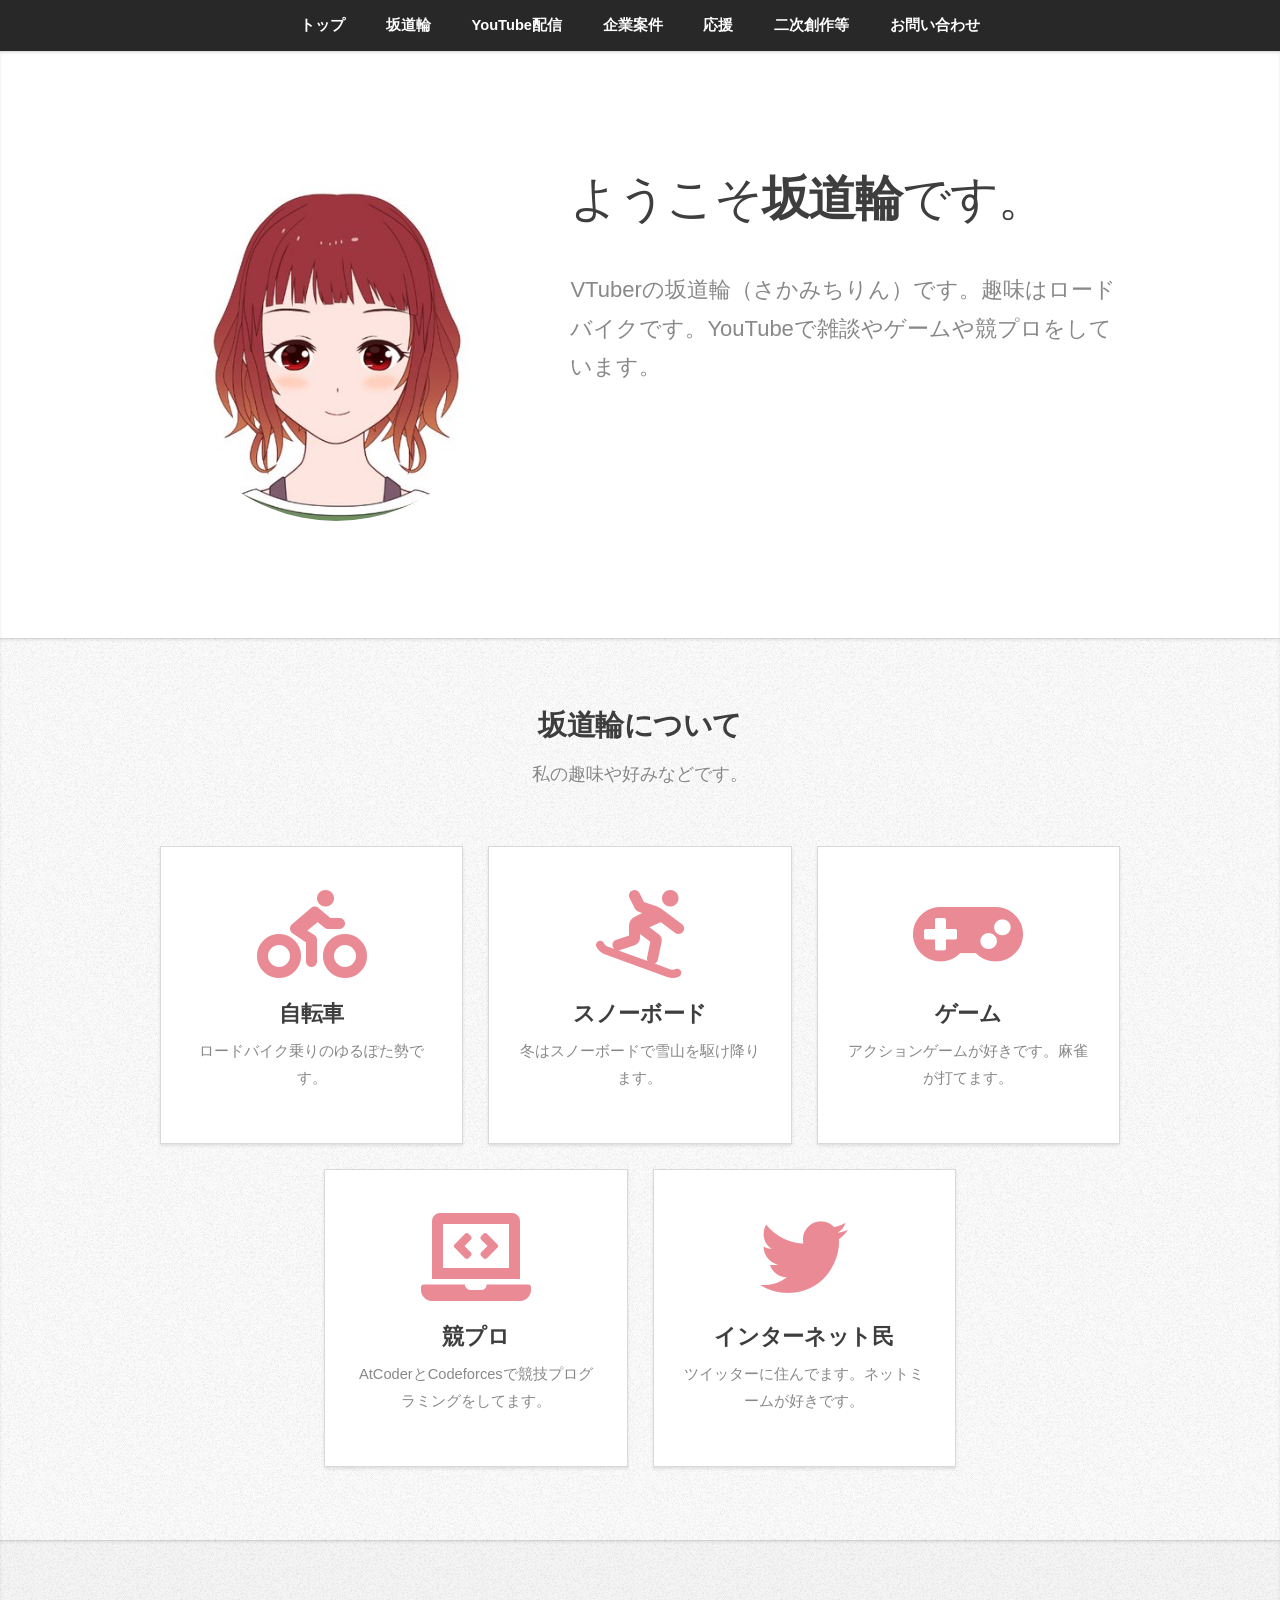
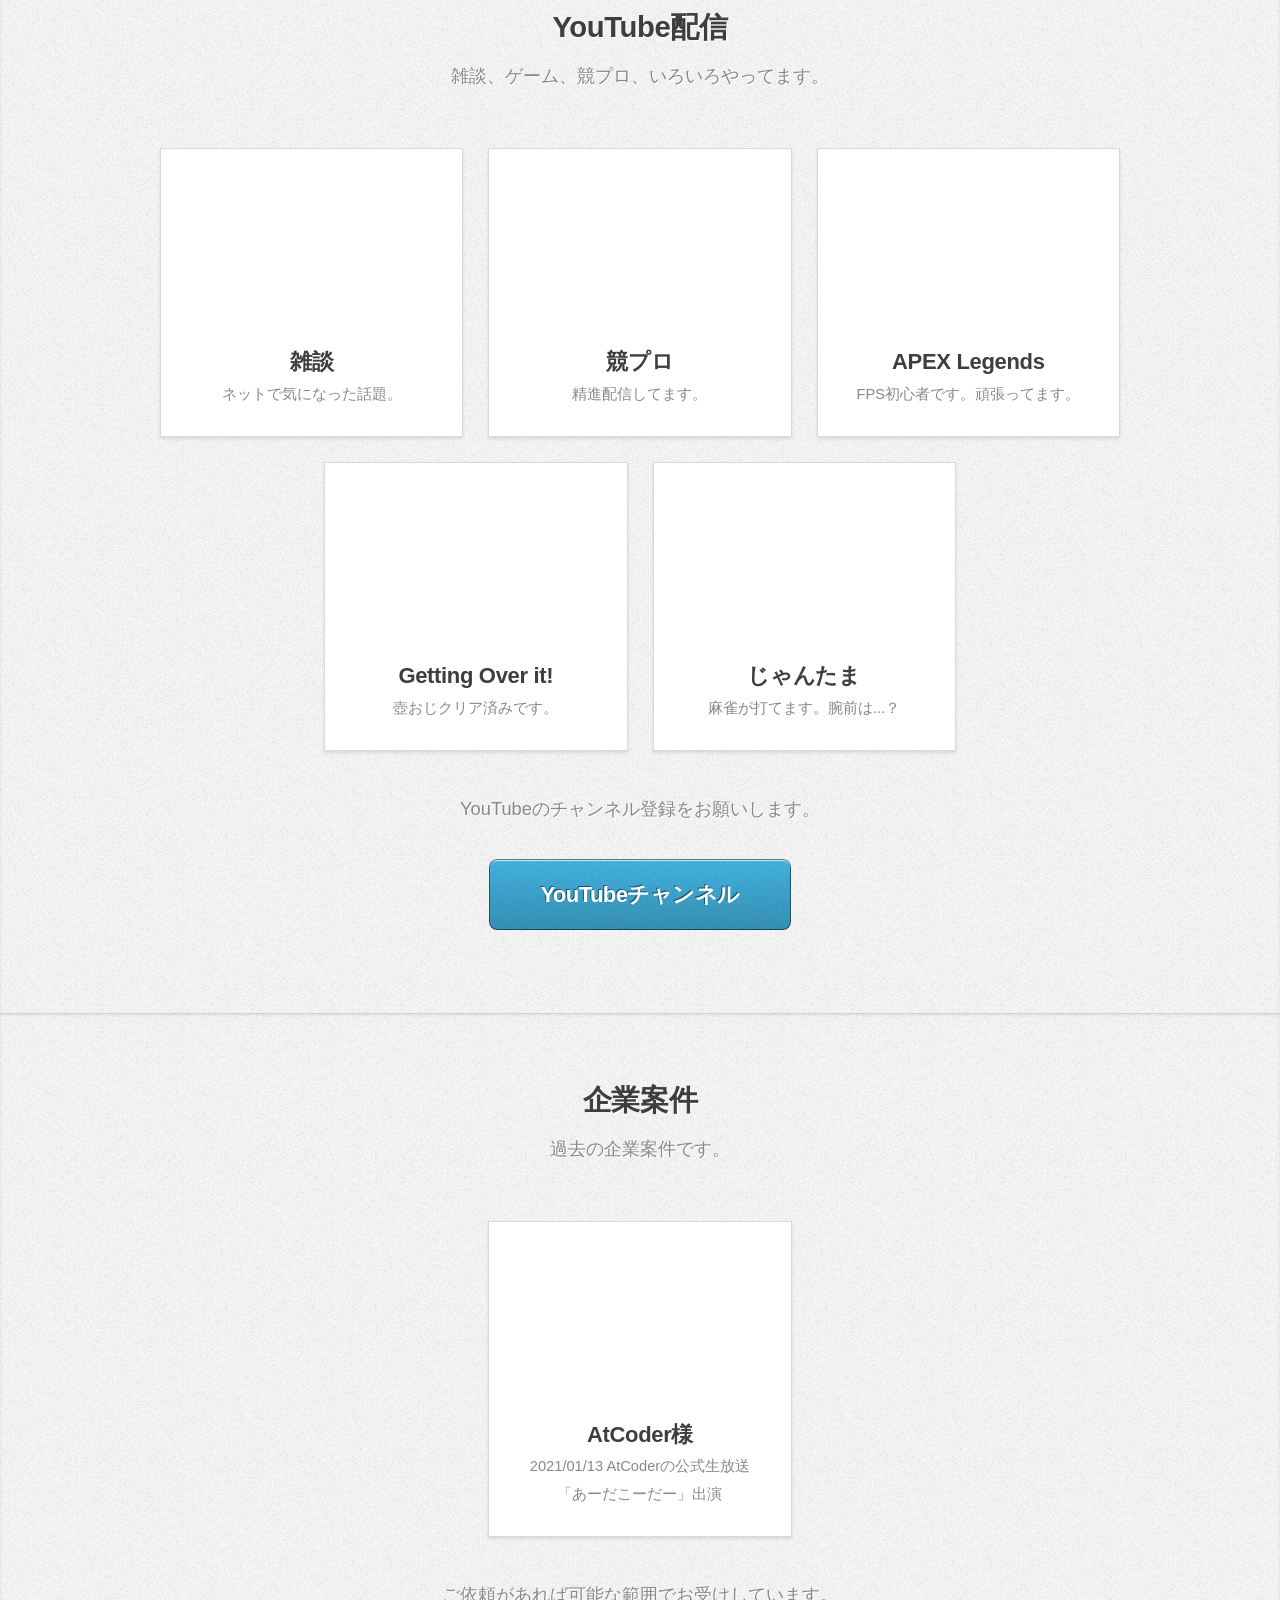
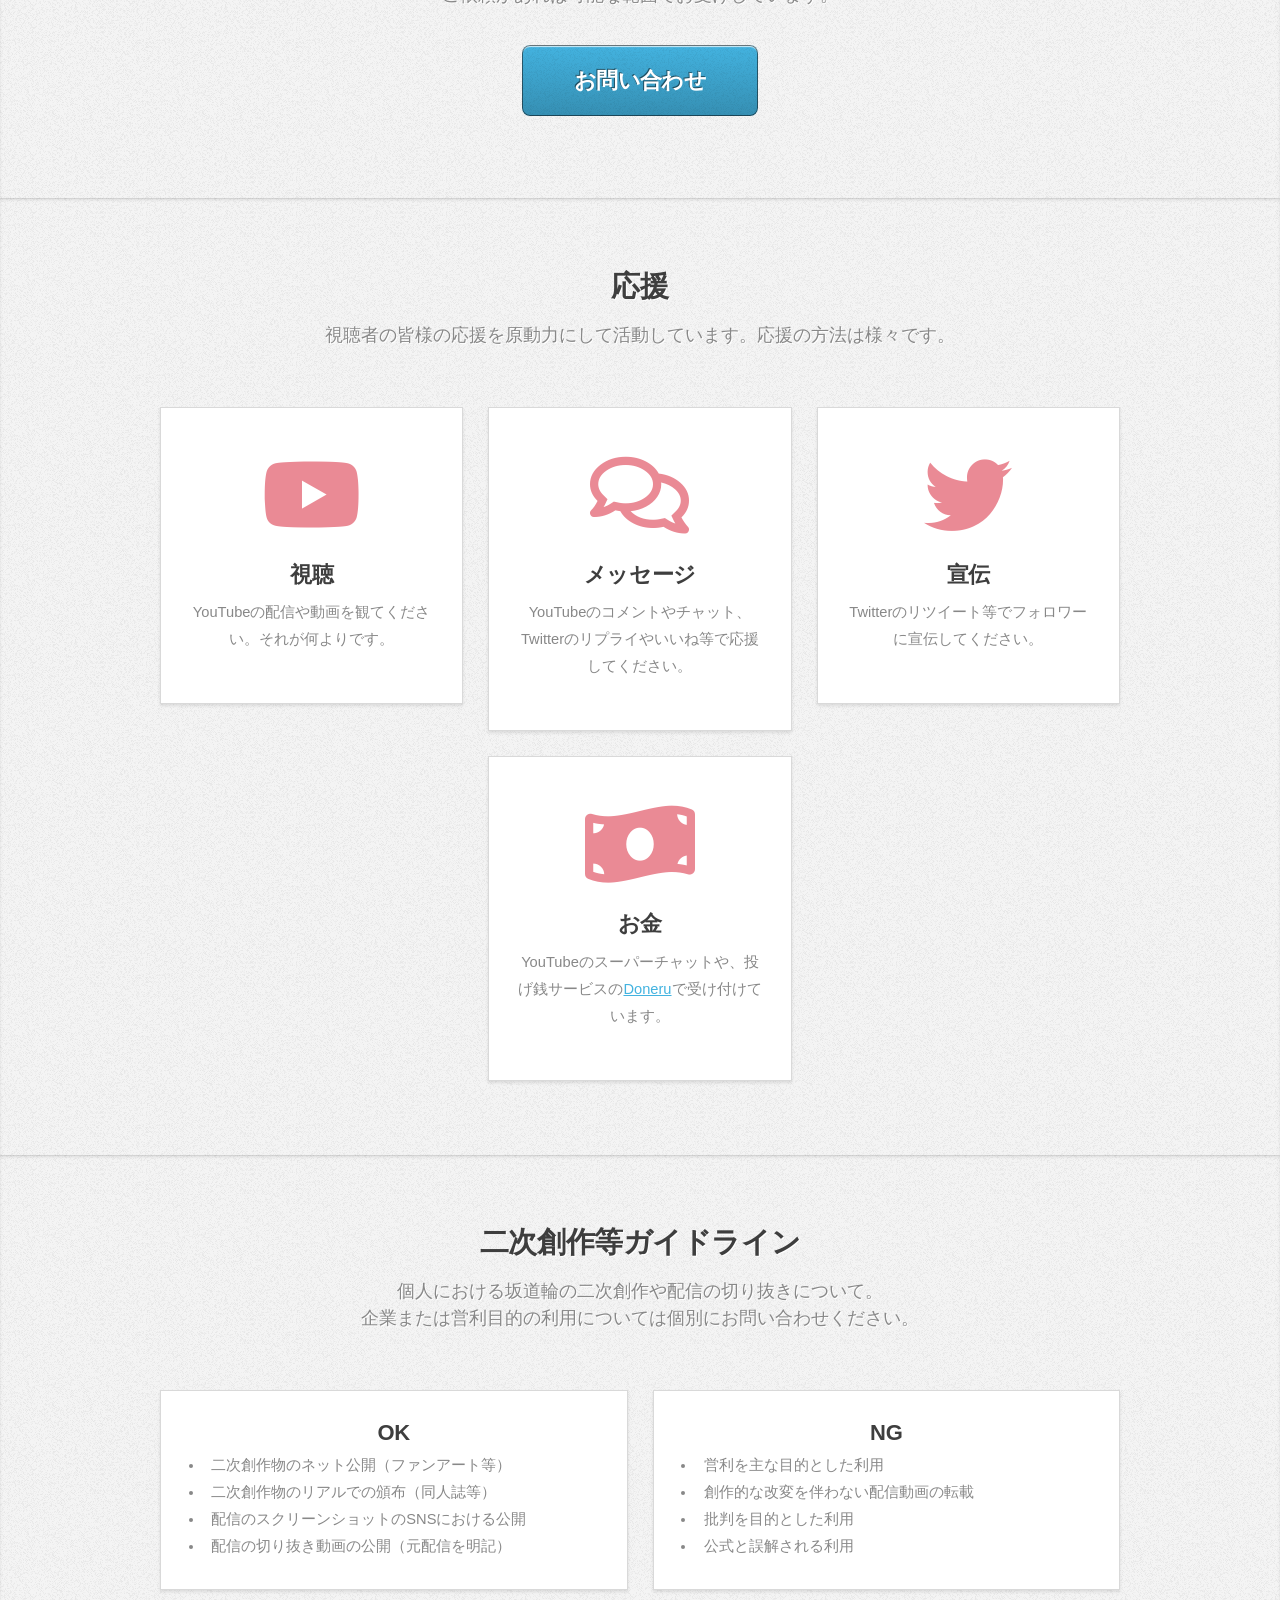
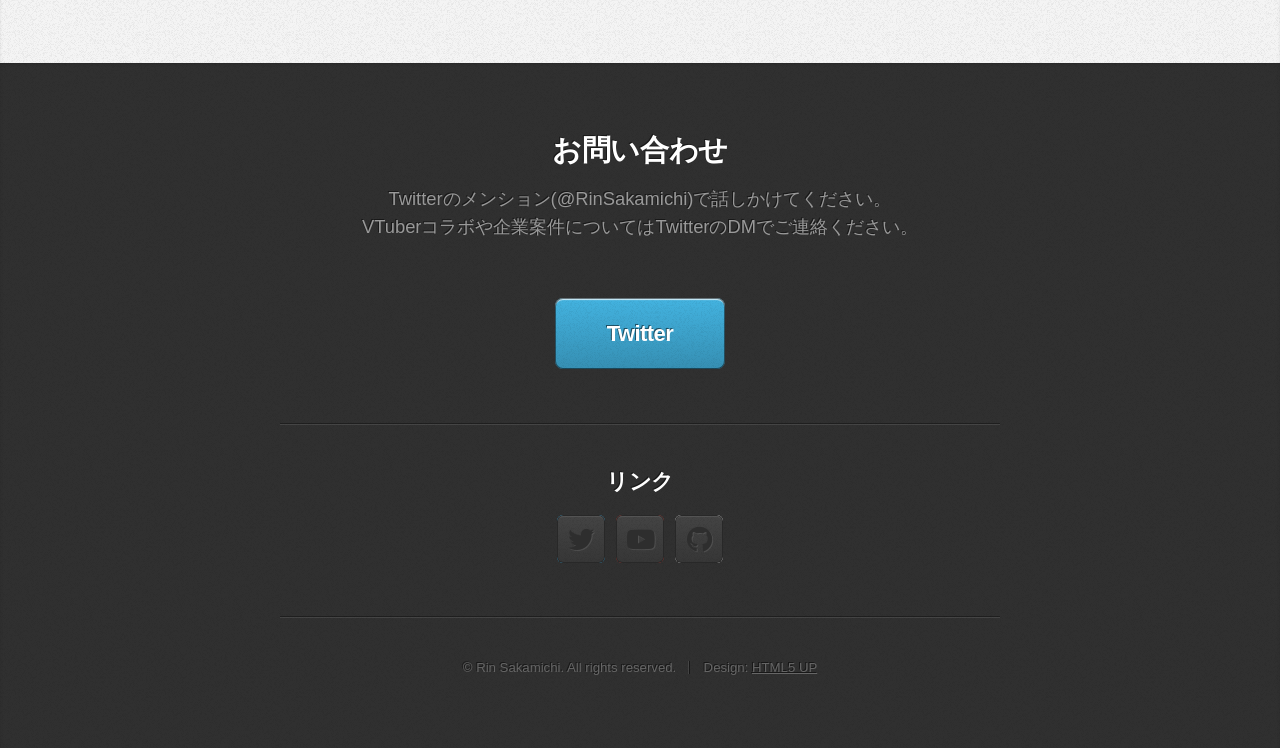
==== commit 72e08ac5: "Add support session" ====
--- a/index.html
+++ b/index.html
@@ -16,6 +16,7 @@
 					<li><a href="#about">坂道輪</a></li>
 					<li><a href="#youtube">YouTube配信</a></li>
 					<li><a href="#work">企業案件</a></li>
+					<li><a href="#support">応援</a></li>
 					<li><a href="#guideline">二次創作等</a></li>
 					<li><a href="#contact">お問い合わせ</a></li>
 				</ul>
@@ -33,7 +34,6 @@
 								<h1>ようこそ<strong>坂道輪</strong>です。</h1>
 							</header>
 							<p>VTuberの坂道輪（さかみちりん）です。趣味はロードバイクです。YouTubeで雑談やゲームや競プロをしています。</p>
-							<!-- <a href="#work" class="button large scrolly">Learn about what I do</a> -->
 						</div>
 					</div>
 				</div>
@@ -169,6 +169,46 @@
 					<p>ご依頼があれば可能な範囲でお受けしています。</p>
 					<a href="#contact" class="button large scrolly">お問い合わせ</a>
 				</footer>
+			</div>
+		</article>
+
+		<!-- Support -->
+		<article id="support" class="wrapper style3">
+			<div class="container">
+				<header>
+					<h2>応援</h2>
+					<p>視聴者の皆様の応援を原動力にして活動しています。応援の方法は様々です。</p>
+				</header>
+				<div class="row aln-center">
+					<div class="col-4 col-6-medium col-12-small">
+						<section class="box style1">
+							<span class="icon featured brands fa-youtube"></span>
+							<h3>視聴</h3>
+							<p>YouTubeの配信や動画を観てください。それが何よりです。</p>
+						</section>
+					</div>
+					<div class="col-4 col-6-medium col-12-small">
+						<section class="box style1">
+							<span class="icon featured fa-comments"></span>
+							<h3>メッセージ</h3>
+							<p>YouTubeのコメントやチャット、Twitterのリプライやいいね等で応援してください。</p>
+						</section>
+					</div>
+					<div class="col-4 col-6-medium col-12-small">
+						<section class="box style1">
+							<span class="icon brands featured fa-twitter"></span>
+							<h3>宣伝</h3>
+							<p>Twitterのリツイート等でフォロワーに宣伝してください。</p>
+						</section>
+					</div>
+					<div class="col-4 col-6-medium col-12-small">
+						<section class="box style1">
+							<span class="icon solid featured fa-money-bill-wave"></span>
+							<h3>お金</h3>
+							<p>YouTubeのスーパーチャットや、投げ銭サービスの<a href="https://doneru.jp/rin">Doneru</a>で受け付けています。</p>
+						</section>
+					</div>
+				</div>
 			</div>
 		</article>
 
@@ -223,21 +263,6 @@
 							<li><a href="https://twitter.com/RinSakamichi" class="icon brands fa-twitter"><span class="label">Twitter</span></a></li>
 							<li><a href="https://www.youtube.com/c/rinsakamichi" class="icon brands fa-youtube"><span class="label">YouTube</span></a></li>
 							<li><a href="https://github.com/RinSakamichi" class="icon brands fa-github"><span class="label">Github</span></a></li>
-							<!-- <li><a href="#" class="icon brands fa-facebook-f"><span class="label">Facebook</span></a></li>
-							<li><a href="#" class="icon brands fa-dribbble"><span class="label">Dribbble</span></a></li>
-							<li><a href="#" class="icon brands fa-linkedin-in"><span class="label">LinkedIn</span></a></li>
-							<li><a href="#" class="icon brands fa-tumblr"><span class="label">Tumblr</span></a></li>
-							<li><a href="#" class="icon brands fa-google-plus"><span class="label">Google+</span></a></li>
-							<li><a href="#" class="icon solid fa-rss"><span>RSS</span></a></li>
-							<li><a href="#" class="icon brands fa-instagram"><span>Instagram</span></a></li>
-							<li><a href="#" class="icon brands fa-foursquare"><span>Foursquare</span></a></li>
-							<li><a href="#" class="icon brands fa-skype"><span>Skype</span></a></li>
-							<li><a href="#" class="icon brands fa-soundcloud"><span>Soundcloud</span></a></li>
-							<li><a href="#" class="icon brands fa-youtube"><span>YouTube</span></a></li>
-							<li><a href="#" class="icon brands fa-blogger"><span>Blogger</span></a></li>
-							<li><a href="#" class="icon brands fa-flickr"><span>Flickr</span></a></li>
-							<li><a href="#" class="icon brands fa-vimeo"><span>Vimeo</span></a></li>
-							-->
 						</ul>
 						<hr />
 					</div>
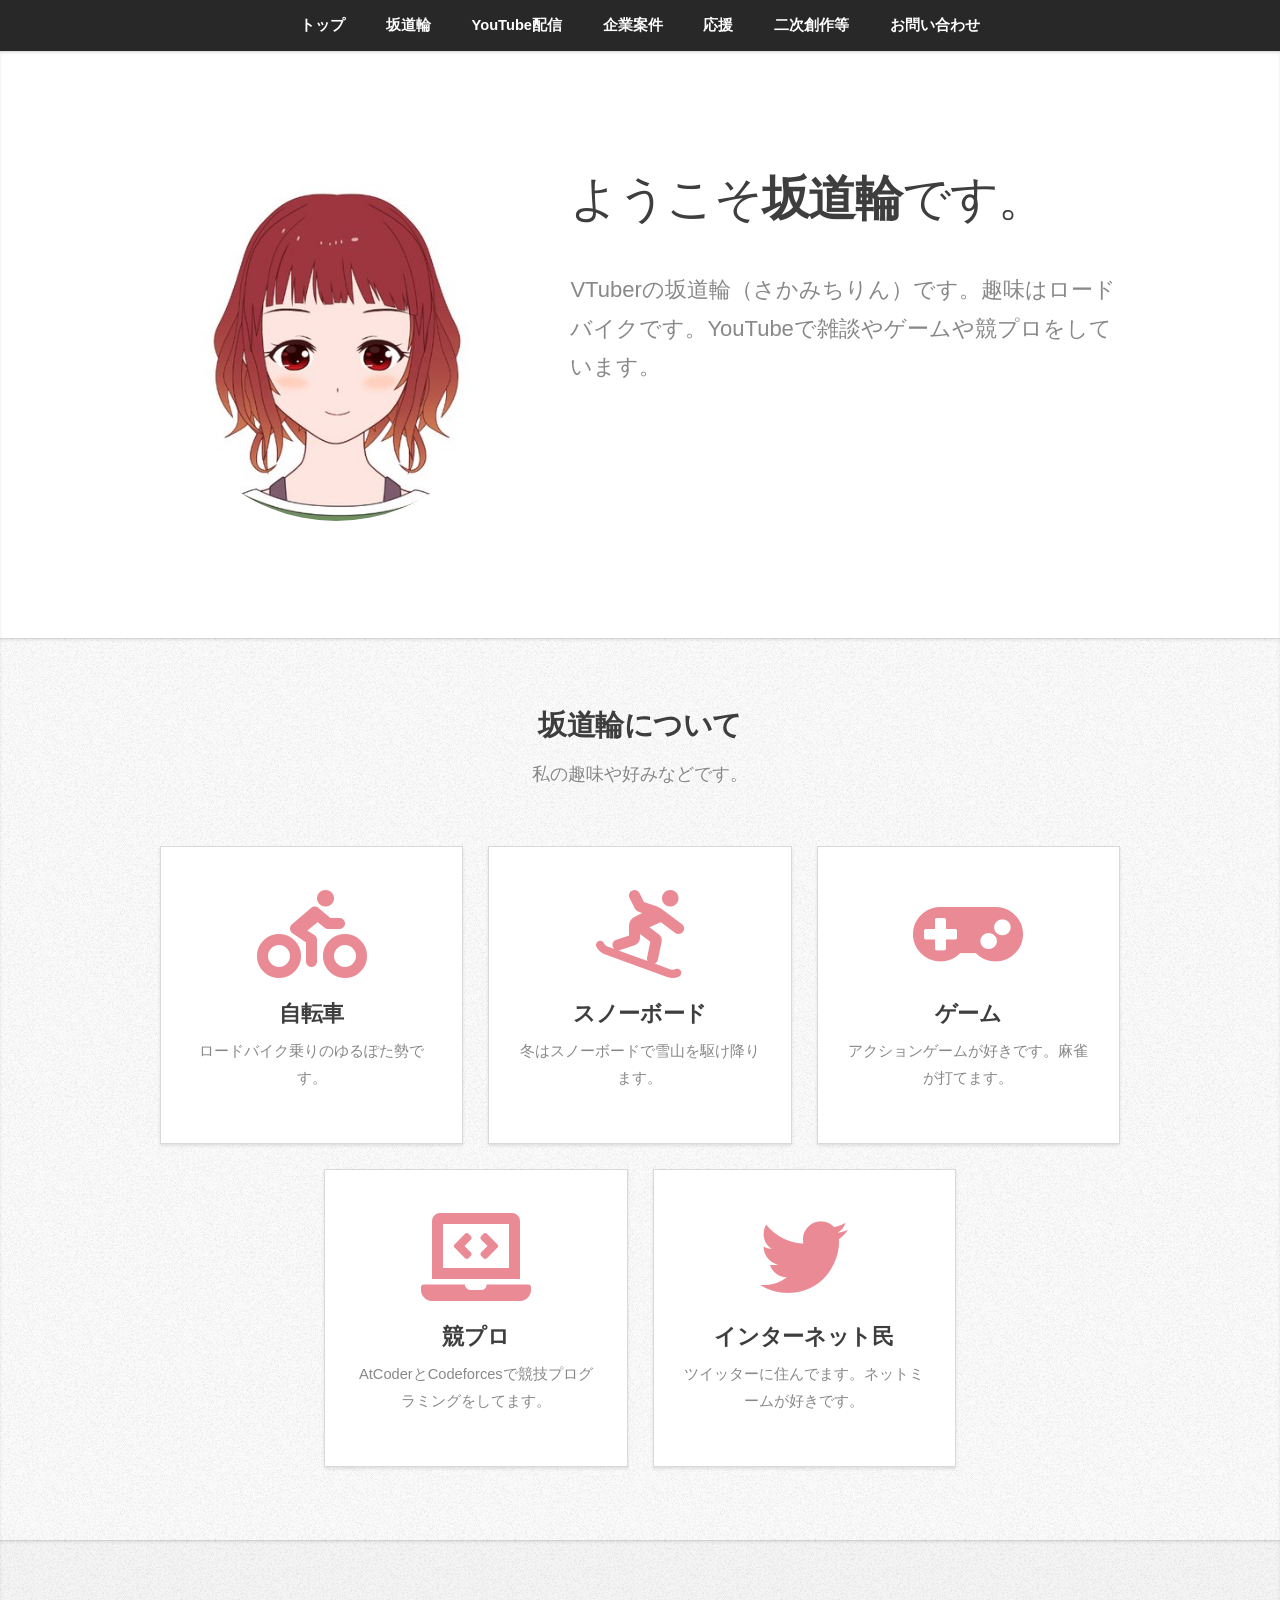
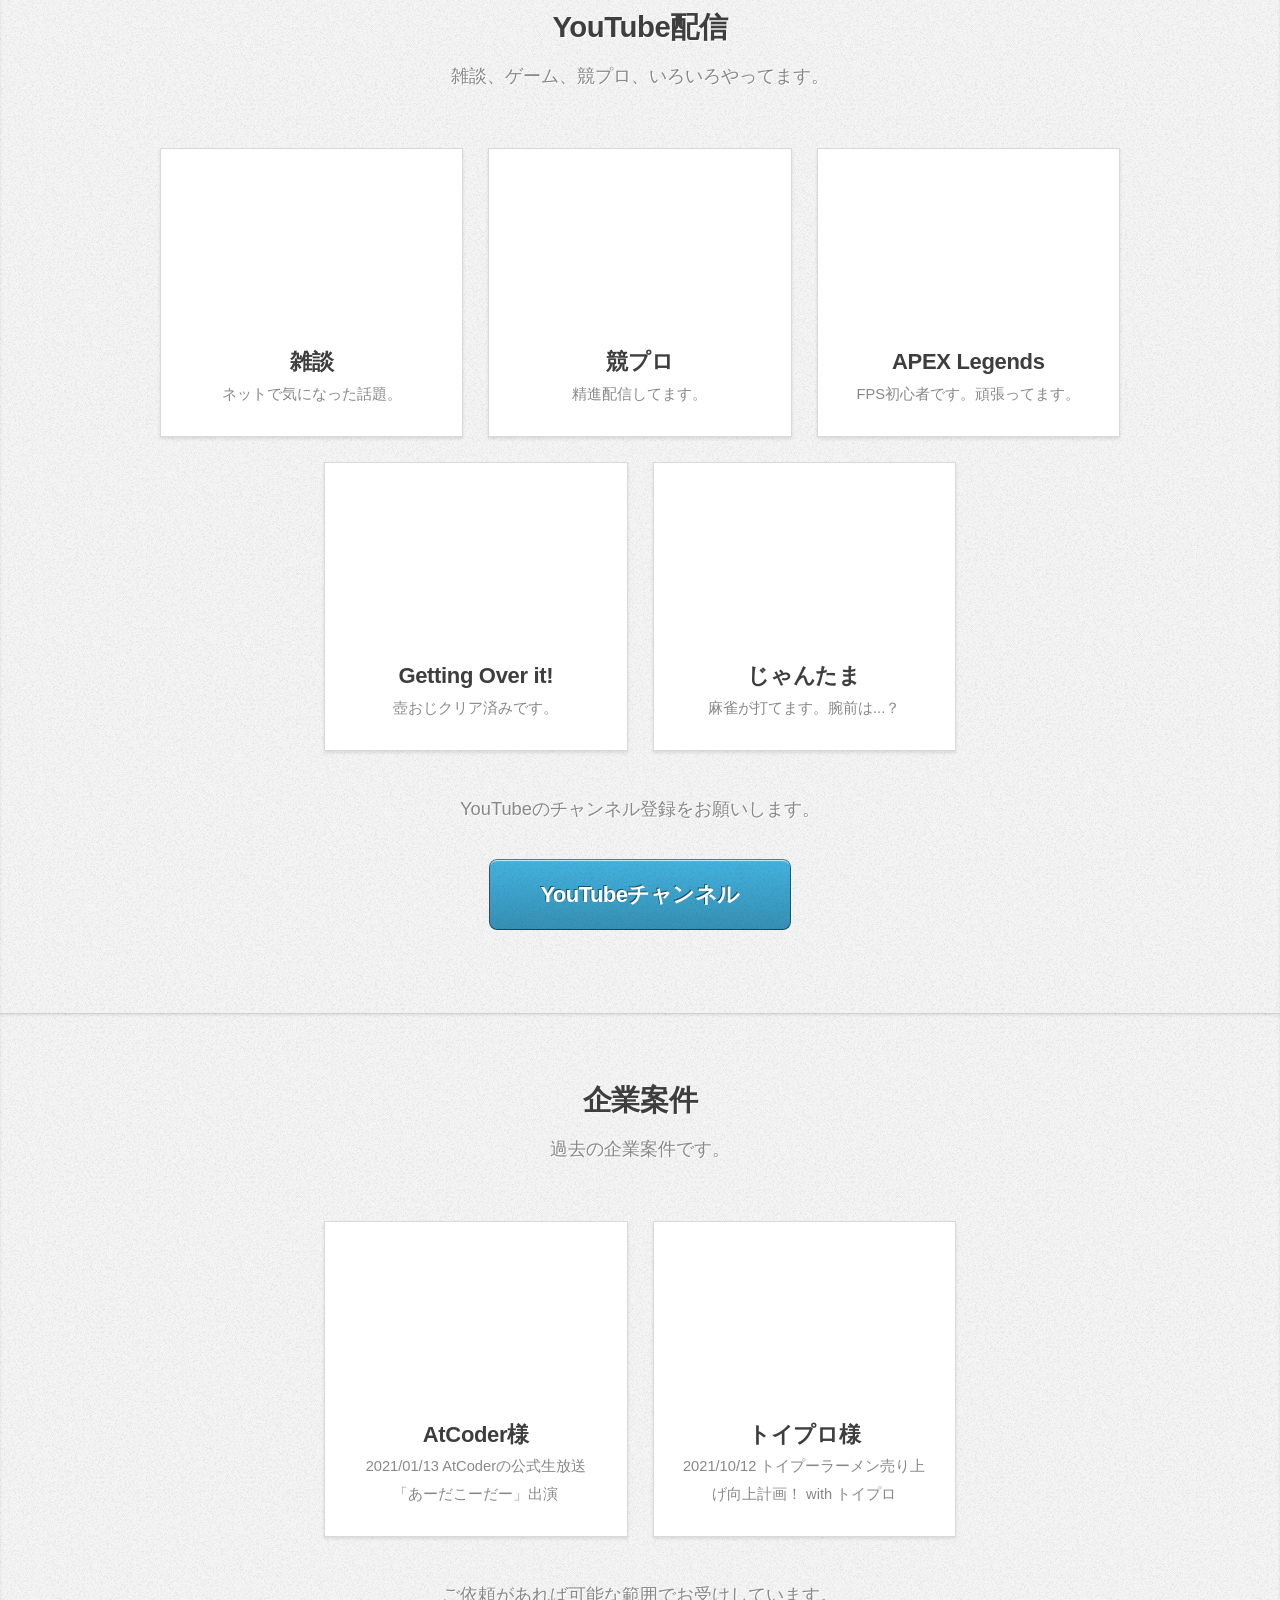
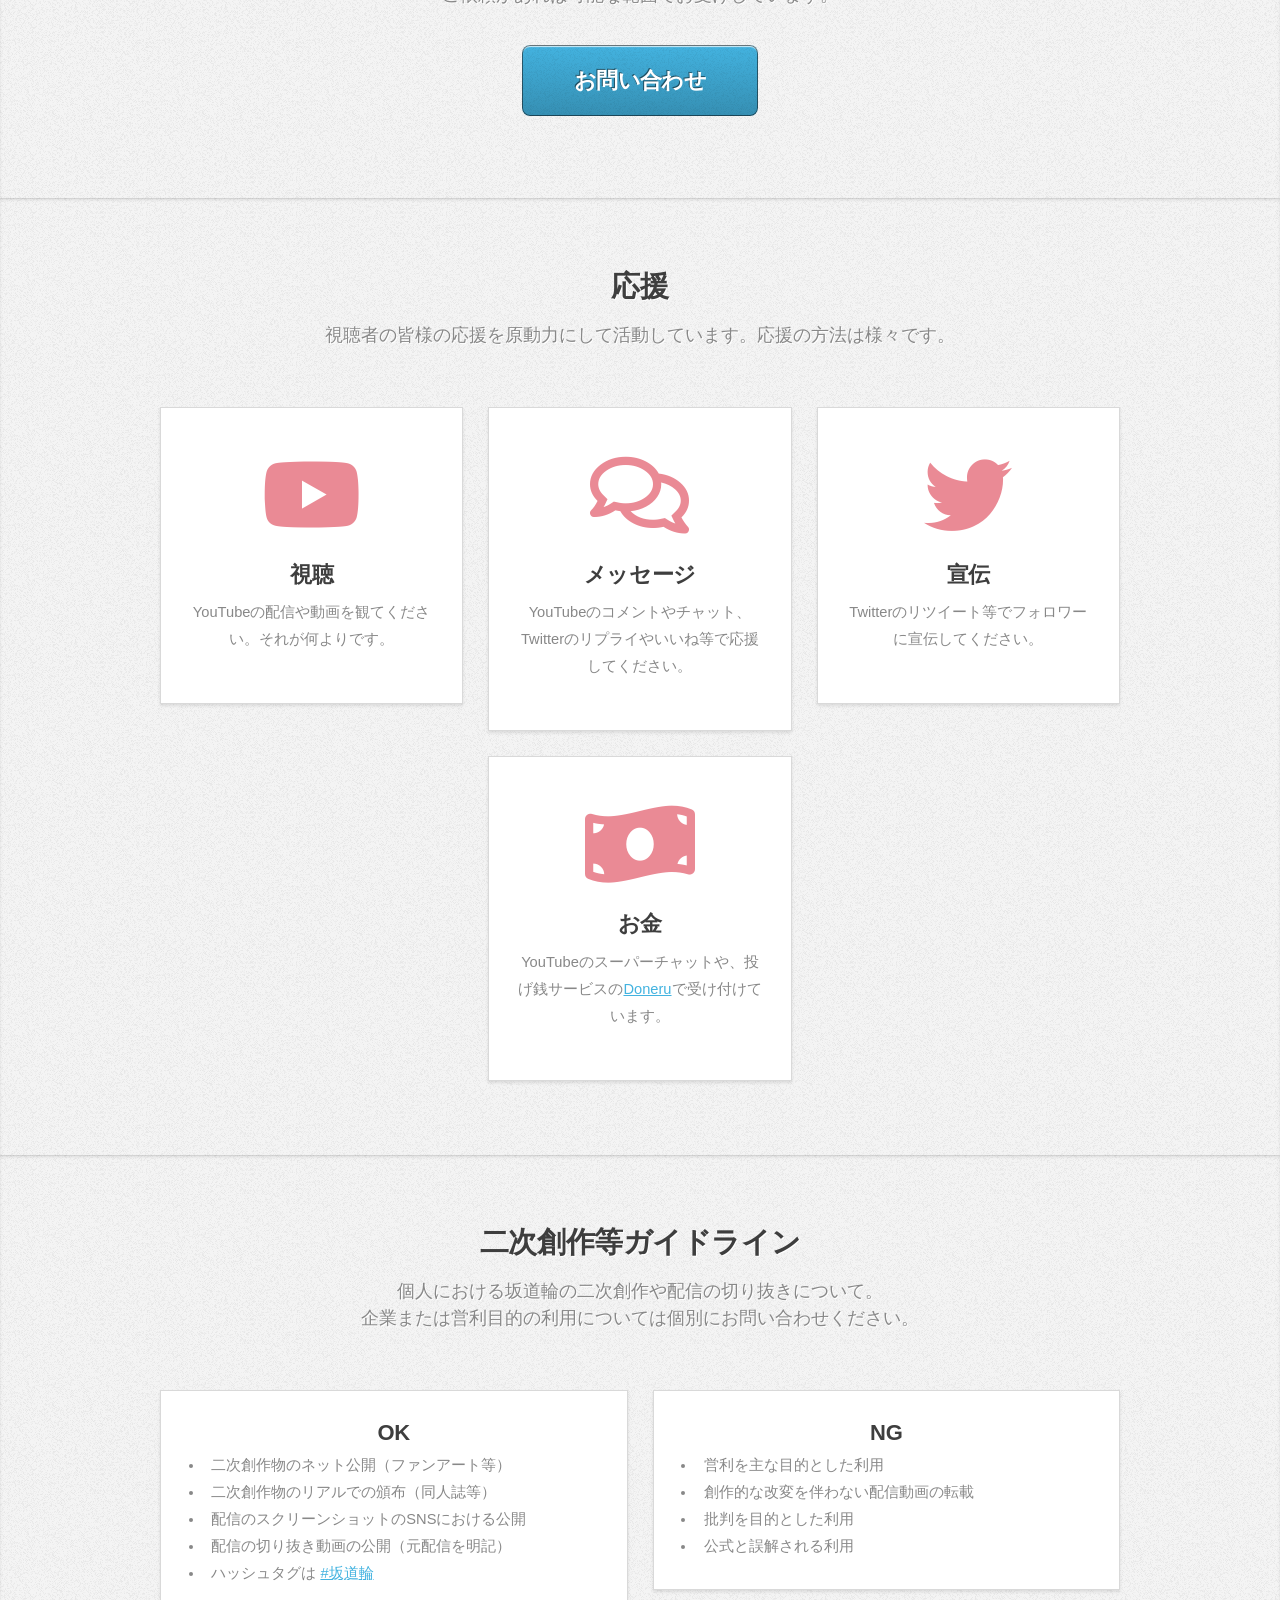
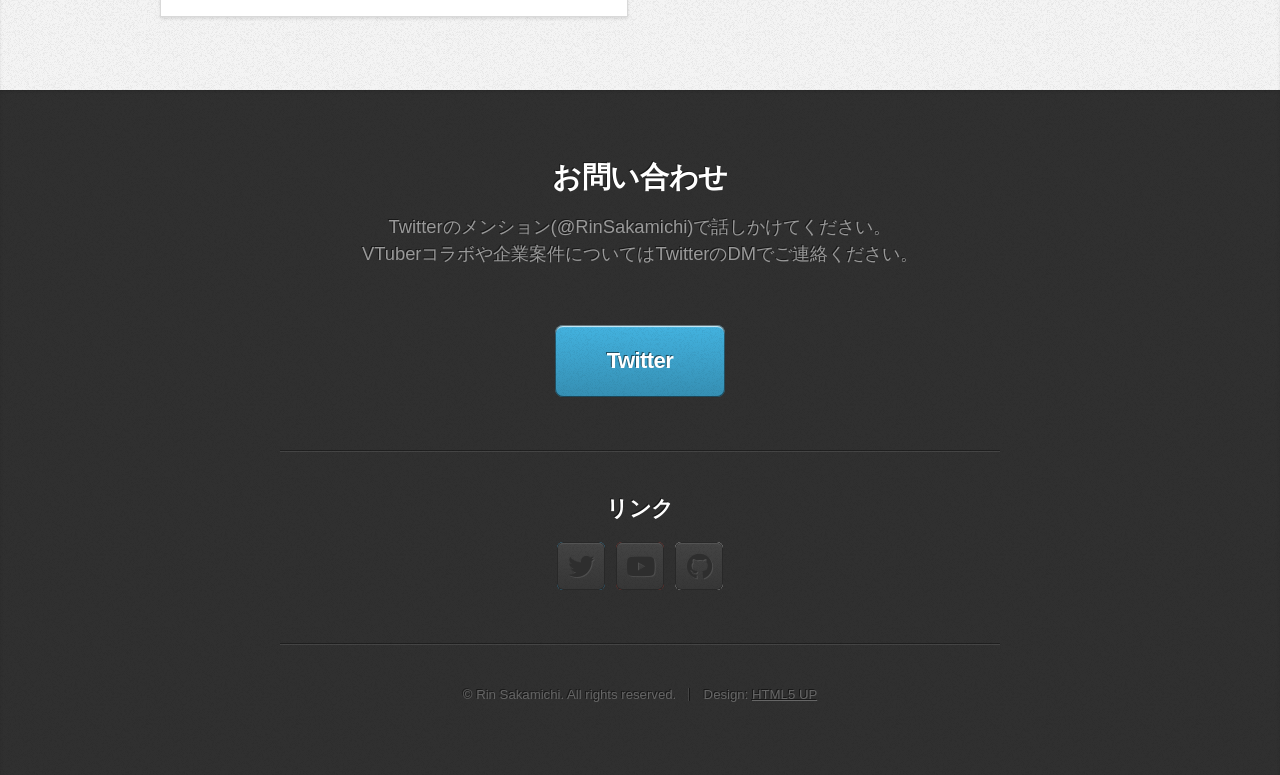
==== commit 642f5bf8: "update work" ====
--- a/index.html
+++ b/index.html
@@ -6,6 +6,7 @@
 		<meta name="viewport" content="width=device-width, initial-scale=1, user-scalable=no" />
 		<link rel="stylesheet" href="assets/css/main.css" />
 		<link rel="stylesheet" href="assets/css/sub.css" />
+		<link rel="icon" href="images/favicon.svg" type="image/svg+xml">
 	</head>
 	<body class="is-preload">
 
@@ -164,6 +165,15 @@
 							<p>2021/01/13 AtCoderの公式生放送「あーだこーだー」出演</p>
 						</article>
 					</div>
+					<div class="col-4 col-6-medium col-12-small">
+						<article class="box style2">
+							<div class="embed-responsive embed-responsive-16by9 image fit">
+								<iframe class="embed-responsive-item" src="https://www.youtube.com/embed/n1tU9yyR29o"  allowfullscreen></iframe>
+							</div>
+							<h3><a href="https://www.toy-pro.net/">トイプロ様</a></h3>
+							<p>2021/10/12 トイプーラーメン売り上げ向上計画！ with トイプロ</p>
+						</article>
+					</div>
 				</div>
 				<footer>
 					<p>ご依頼があれば可能な範囲でお受けしています。</p>
@@ -229,6 +239,7 @@
 								<li>二次創作物のリアルでの頒布（同人誌等）</li>
 								<li>配信のスクリーンショットのSNSにおける公開</li>
 								<li>配信の切り抜き動画の公開（元配信を明記）</li>
+								<li>ハッシュタグは <a href="https://twitter.com/search?q=%23%E5%9D%82%E9%81%93%E8%BC%AA">#坂道輪</a></li>
 							</ul>
 						</article>
 					</div>
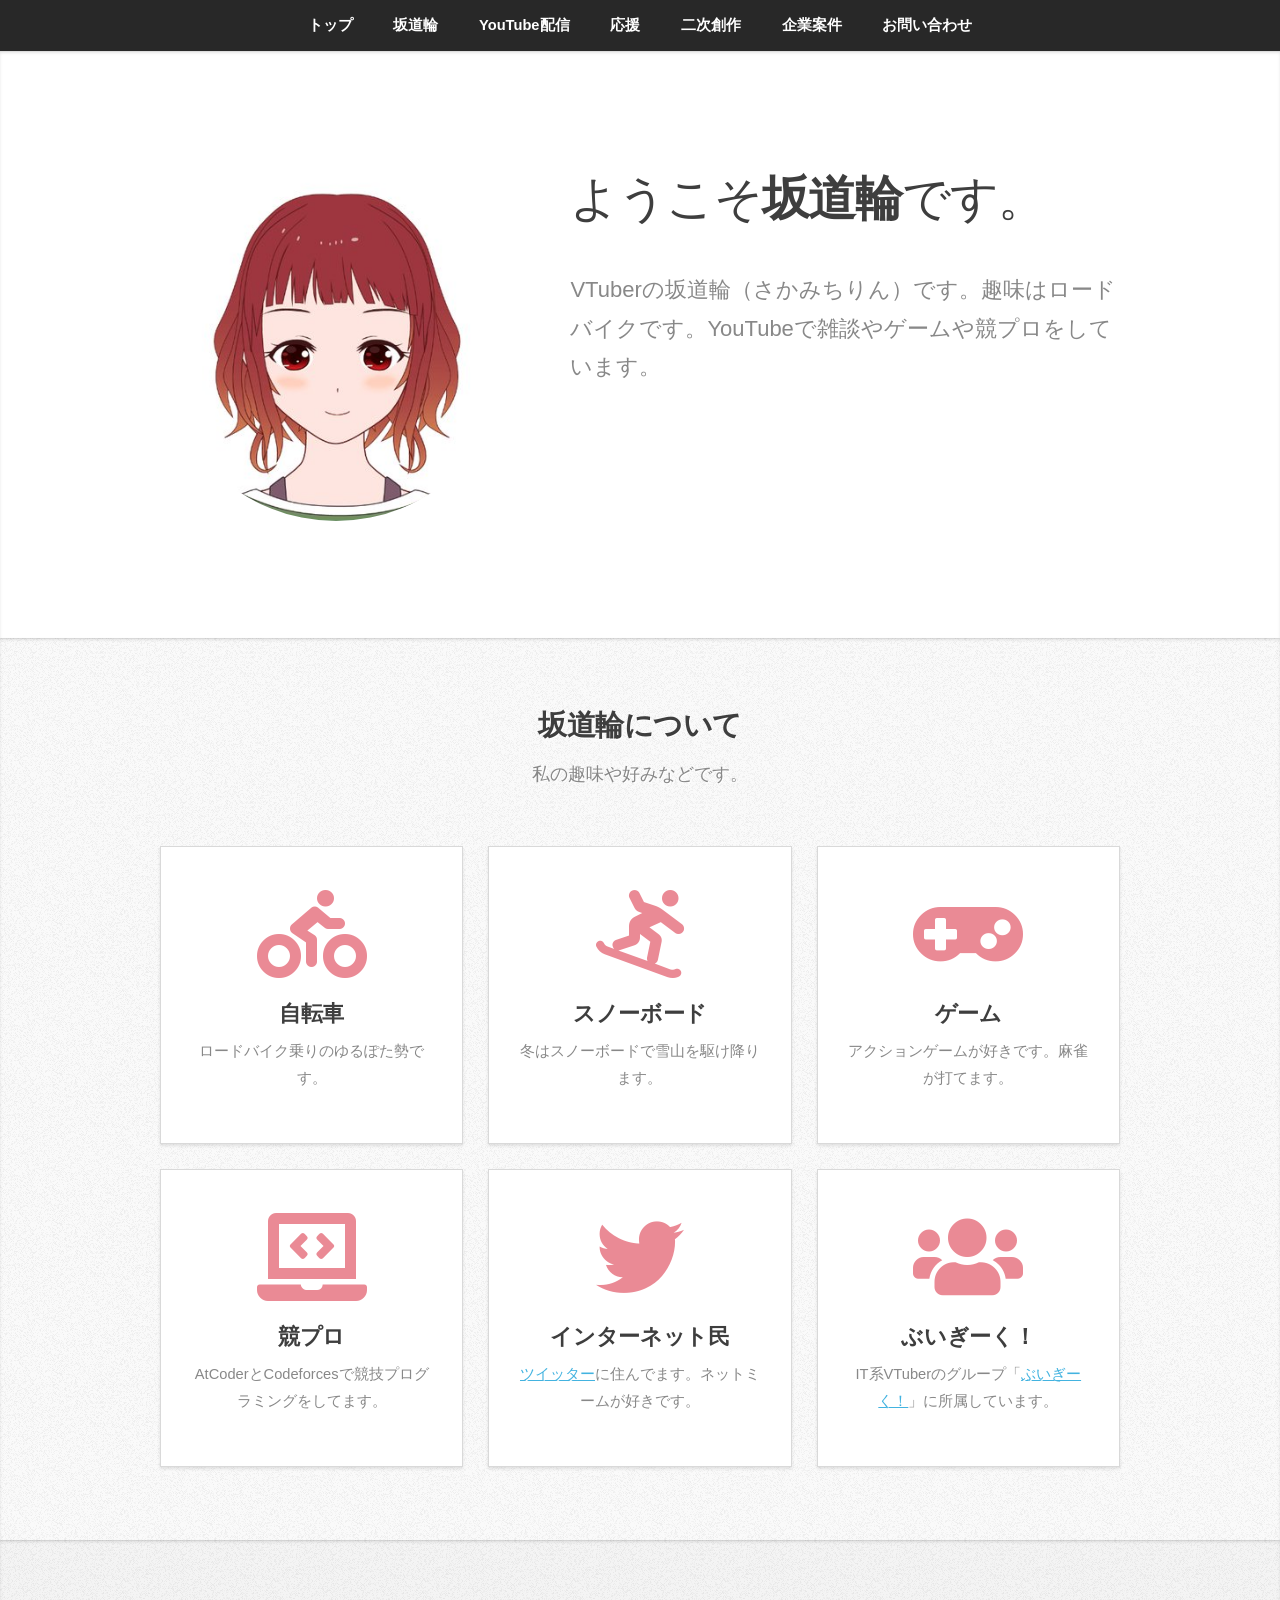
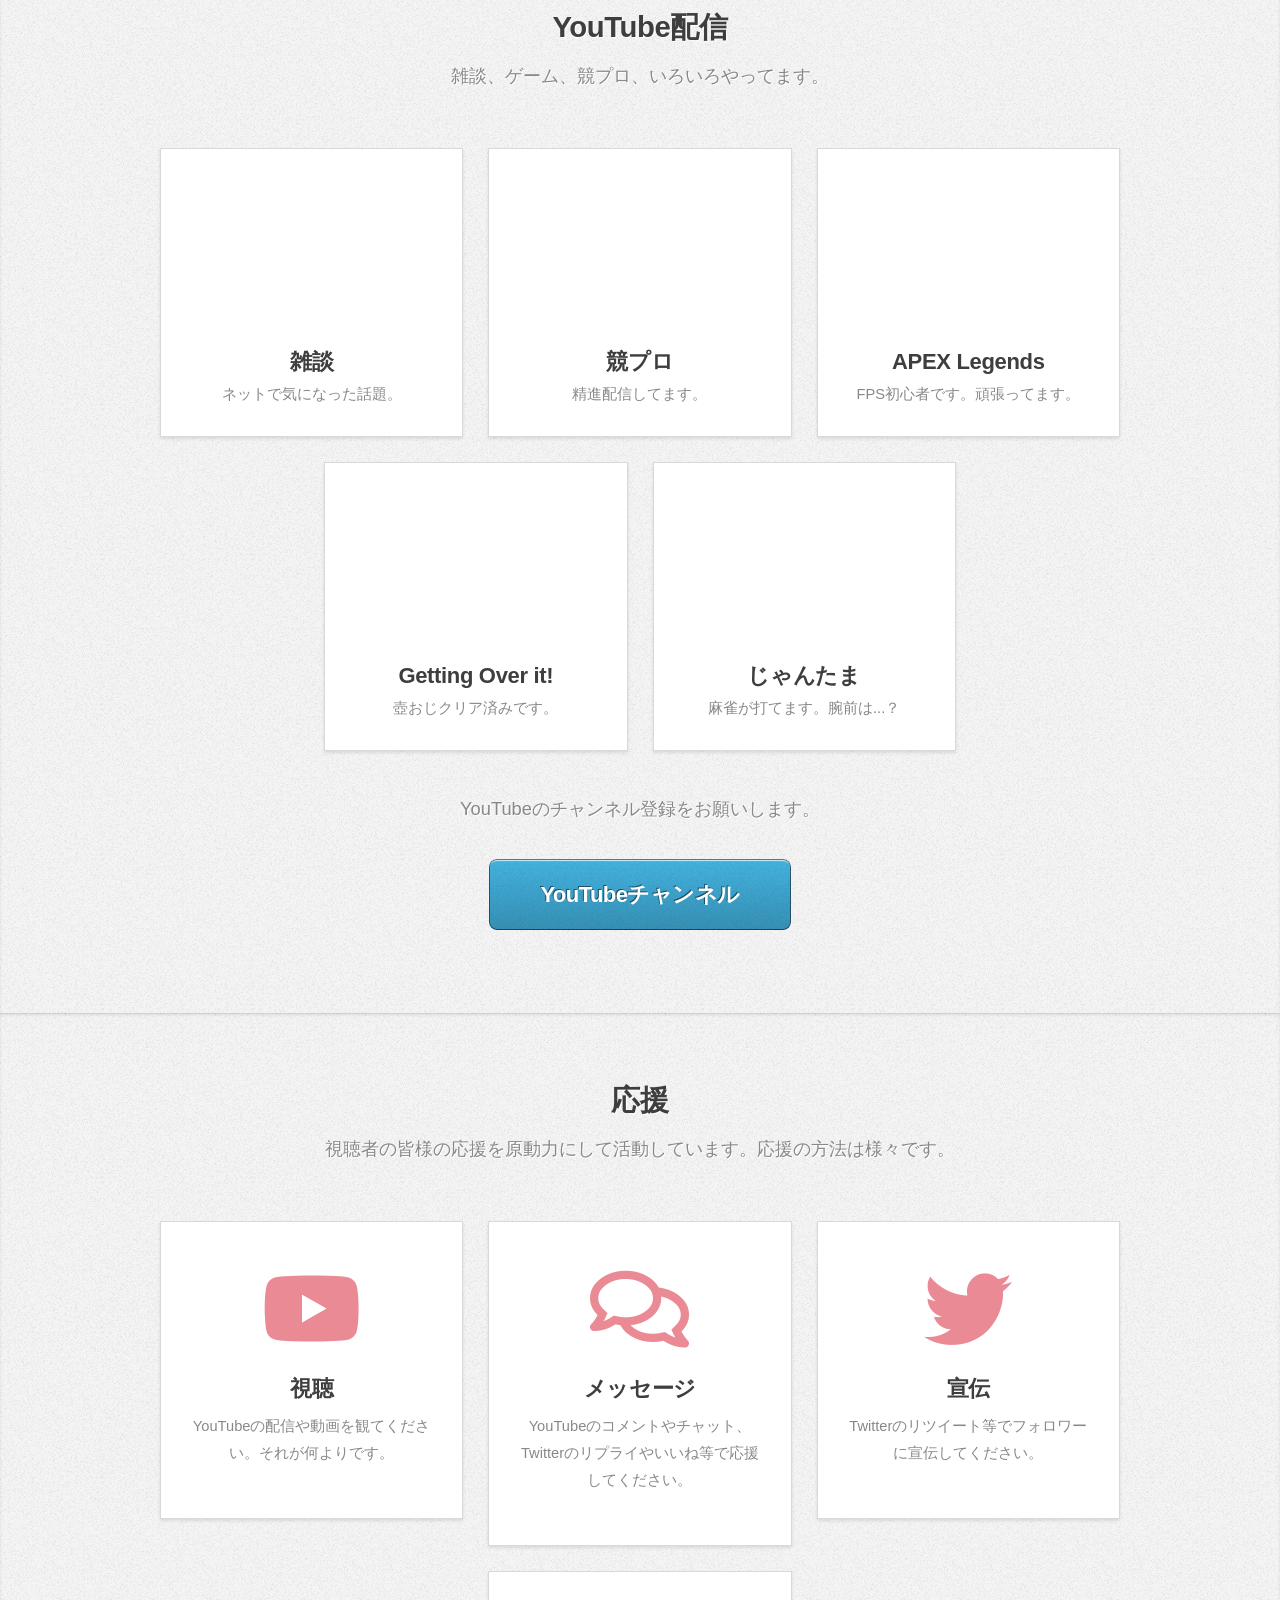
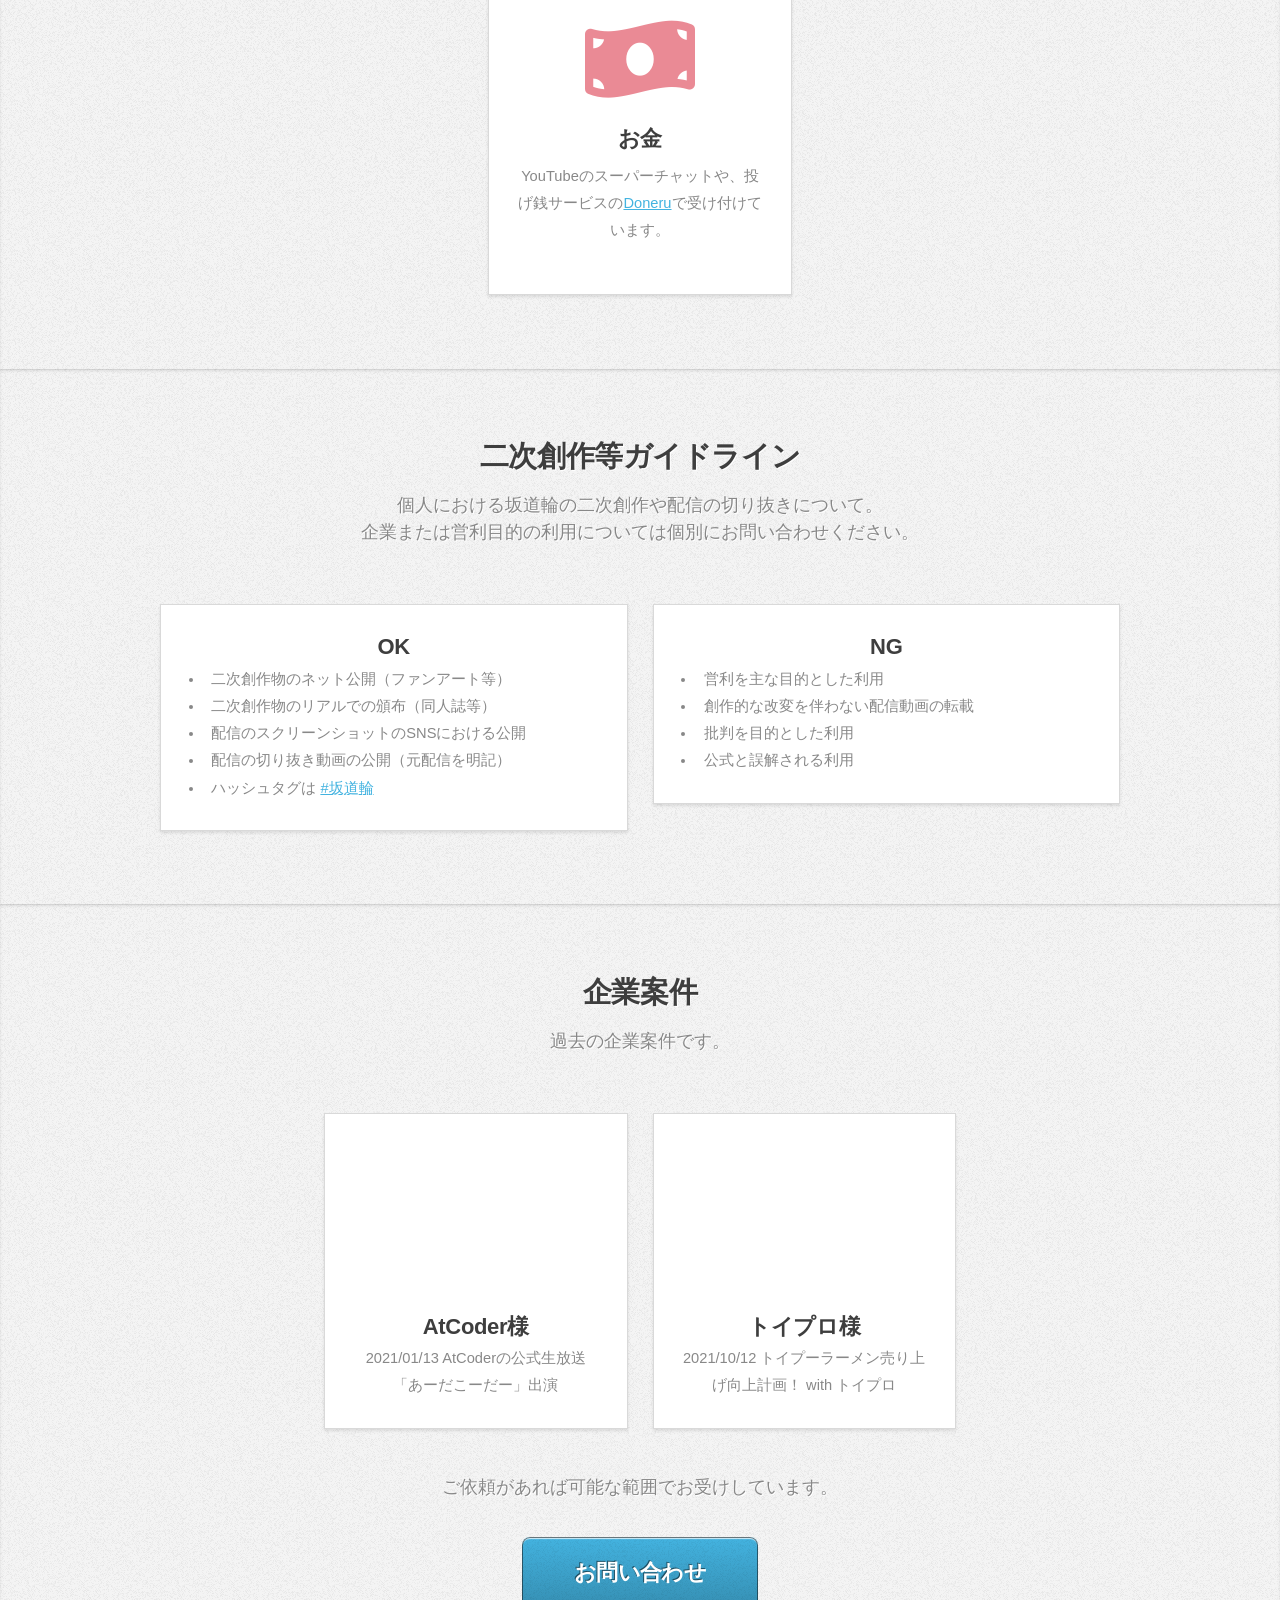
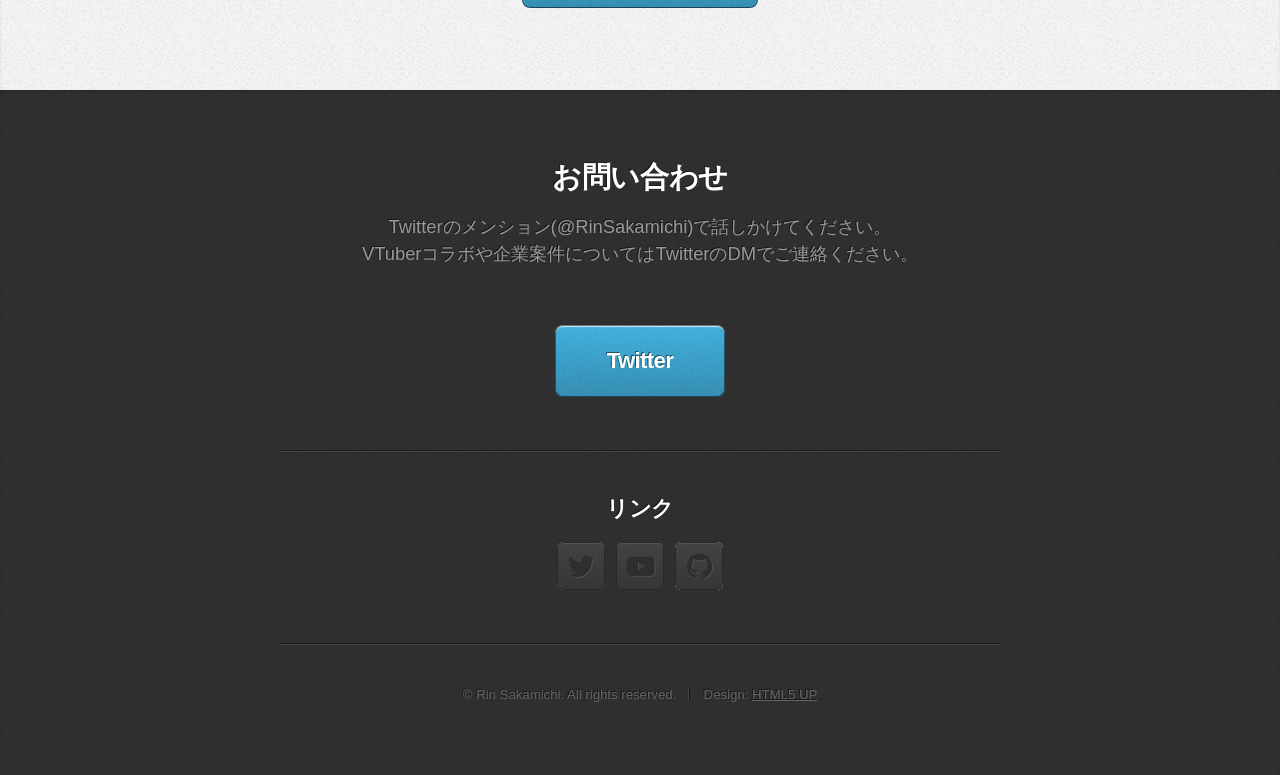
==== commit 6ec92a46: "vgeek" ====
--- a/index.html
+++ b/index.html
@@ -16,9 +16,9 @@
 					<li><a href="#top">トップ</a></li>
 					<li><a href="#about">坂道輪</a></li>
 					<li><a href="#youtube">YouTube配信</a></li>
+					<li><a href="#support">応援</a></li>
+					<li><a href="#guideline">二次創作</a></li>
 					<li><a href="#work">企業案件</a></li>
-					<li><a href="#support">応援</a></li>
-					<li><a href="#guideline">二次創作等</a></li>
 					<li><a href="#contact">お問い合わせ</a></li>
 				</ul>
 			</nav>
@@ -80,7 +80,14 @@
 							<section class="box style1">
 								<span class="icon brands featured fa-twitter"></span>
 								<h3>インターネット民</h3>
-								<p>ツイッターに住んでます。ネットミームが好きです。</p>
+								<p><a href="https://twitter.com/RinSakamichi">ツイッター</a>に住んでます。ネットミームが好きです。</p>
+							</section>
+						</div>
+						<div class="col-4 col-6-medium col-12-small">
+							<section class="box style1">
+								<span class="icon solid featured fa-users"></span>
+								<h3>ぶいぎーく！</h3>
+								<p>IT系VTuberのグループ「<a href="https://vgeekpro.com/">ぶいぎーく！</a>」に所属しています。</p>
 							</section>
 						</div>
 					</div>
@@ -147,40 +154,6 @@
 					</footer>
 				</div>
 			</article>
-
-		<!-- Work -->
-		<article id="work" class="wrapper style3">
-			<div class="container">
-				<header>
-					<h2>企業案件</h2>
-					<p>過去の企業案件です。</p>
-				</header>
-				<div class="row aln-center">
-					<div class="col-4 col-6-medium col-12-small">
-						<article class="box style2">
-							<div class="embed-responsive embed-responsive-16by9 image fit">
-								<iframe class="embed-responsive-item" src="https://www.youtube.com/embed/vUxW3hOBfS8?t=1531"  allowfullscreen></iframe>
-							</div>
-							<h3><a href="https://atcoder.jp/">AtCoder様</a></h3>
-							<p>2021/01/13 AtCoderの公式生放送「あーだこーだー」出演</p>
-						</article>
-					</div>
-					<div class="col-4 col-6-medium col-12-small">
-						<article class="box style2">
-							<div class="embed-responsive embed-responsive-16by9 image fit">
-								<iframe class="embed-responsive-item" src="https://www.youtube.com/embed/n1tU9yyR29o"  allowfullscreen></iframe>
-							</div>
-							<h3><a href="https://www.toy-pro.net/">トイプロ様</a></h3>
-							<p>2021/10/12 トイプーラーメン売り上げ向上計画！ with トイプロ</p>
-						</article>
-					</div>
-				</div>
-				<footer>
-					<p>ご依頼があれば可能な範囲でお受けしています。</p>
-					<a href="#contact" class="button large scrolly">お問い合わせ</a>
-				</footer>
-			</div>
-		</article>
 
 		<!-- Support -->
 		<article id="support" class="wrapper style3">
@@ -258,6 +231,40 @@
 			</div>
 		</article>
 
+		<!-- Work -->
+		<article id="work" class="wrapper style3">
+			<div class="container">
+				<header>
+					<h2>企業案件</h2>
+					<p>過去の企業案件です。</p>
+				</header>
+				<div class="row aln-center">
+					<div class="col-4 col-6-medium col-12-small">
+						<article class="box style2">
+							<div class="embed-responsive embed-responsive-16by9 image fit">
+								<iframe class="embed-responsive-item" src="https://www.youtube.com/embed/vUxW3hOBfS8?t=1531"  allowfullscreen></iframe>
+							</div>
+							<h3><a href="https://atcoder.jp/">AtCoder様</a></h3>
+							<p>2021/01/13 AtCoderの公式生放送「あーだこーだー」出演</p>
+						</article>
+					</div>
+					<div class="col-4 col-6-medium col-12-small">
+						<article class="box style2">
+							<div class="embed-responsive embed-responsive-16by9 image fit">
+								<iframe class="embed-responsive-item" src="https://www.youtube.com/embed/n1tU9yyR29o"  allowfullscreen></iframe>
+							</div>
+							<h3><a href="https://www.toy-pro.net/">トイプロ様</a></h3>
+							<p>2021/10/12 トイプーラーメン売り上げ向上計画！ with トイプロ</p>
+						</article>
+					</div>
+				</div>
+				<footer>
+					<p>ご依頼があれば可能な範囲でお受けしています。</p>
+					<a href="#contact" class="button large scrolly">お問い合わせ</a>
+				</footer>
+			</div>
+		</article>
+
 		<!-- Contact -->
 			<article id="contact" class="wrapper style4">
 				<div class="container medium">
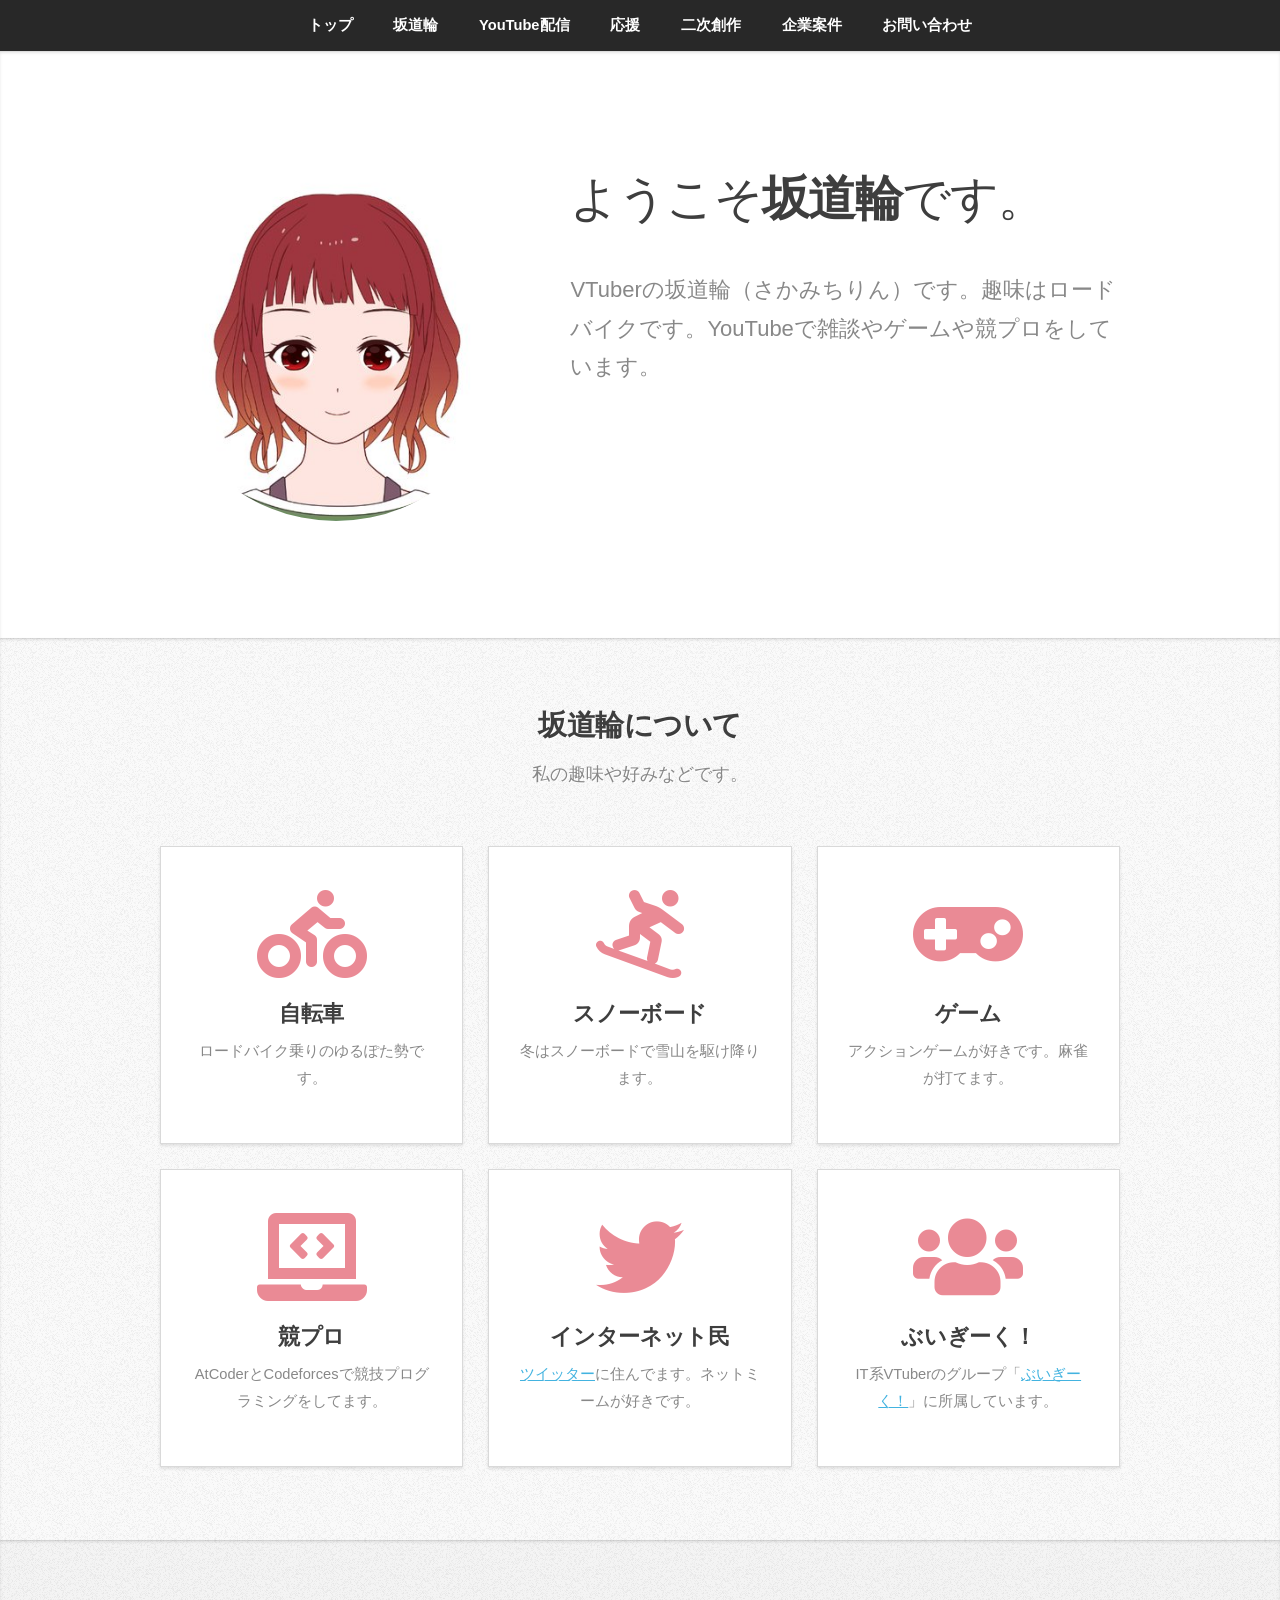
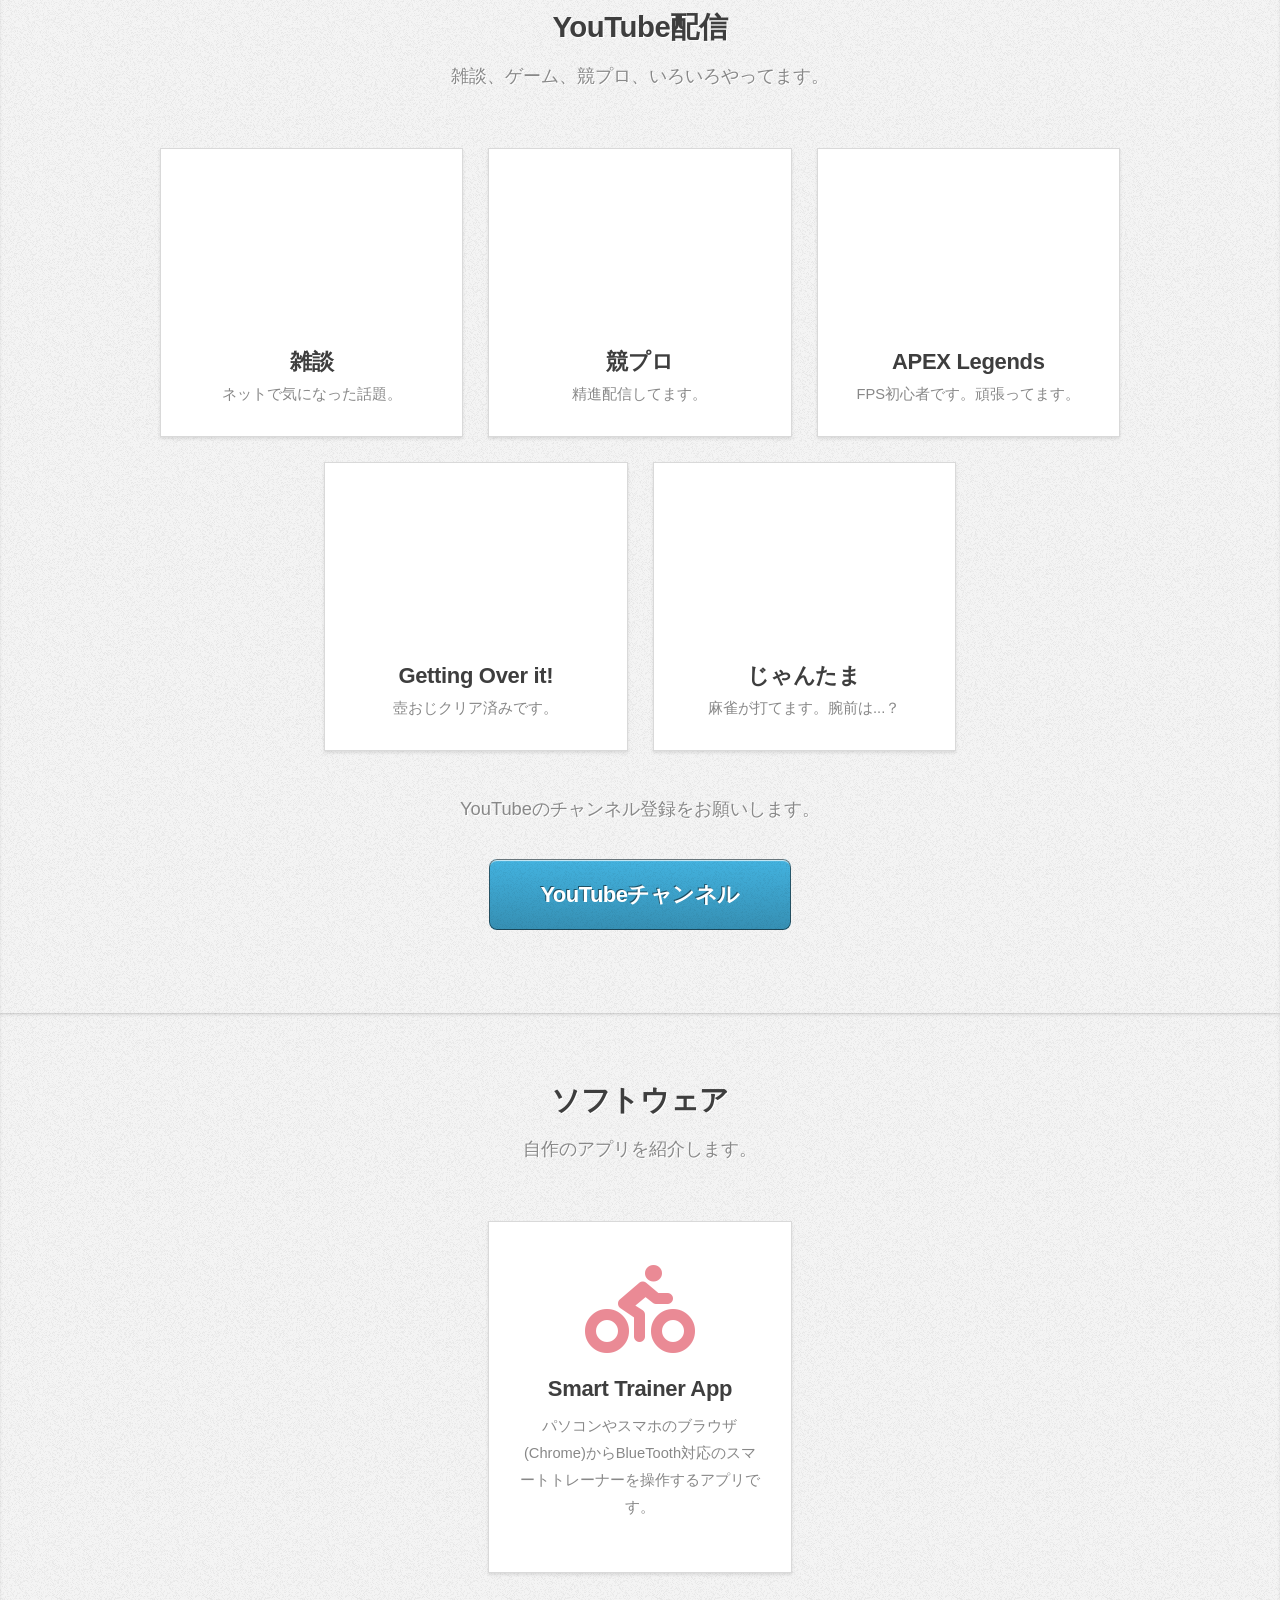
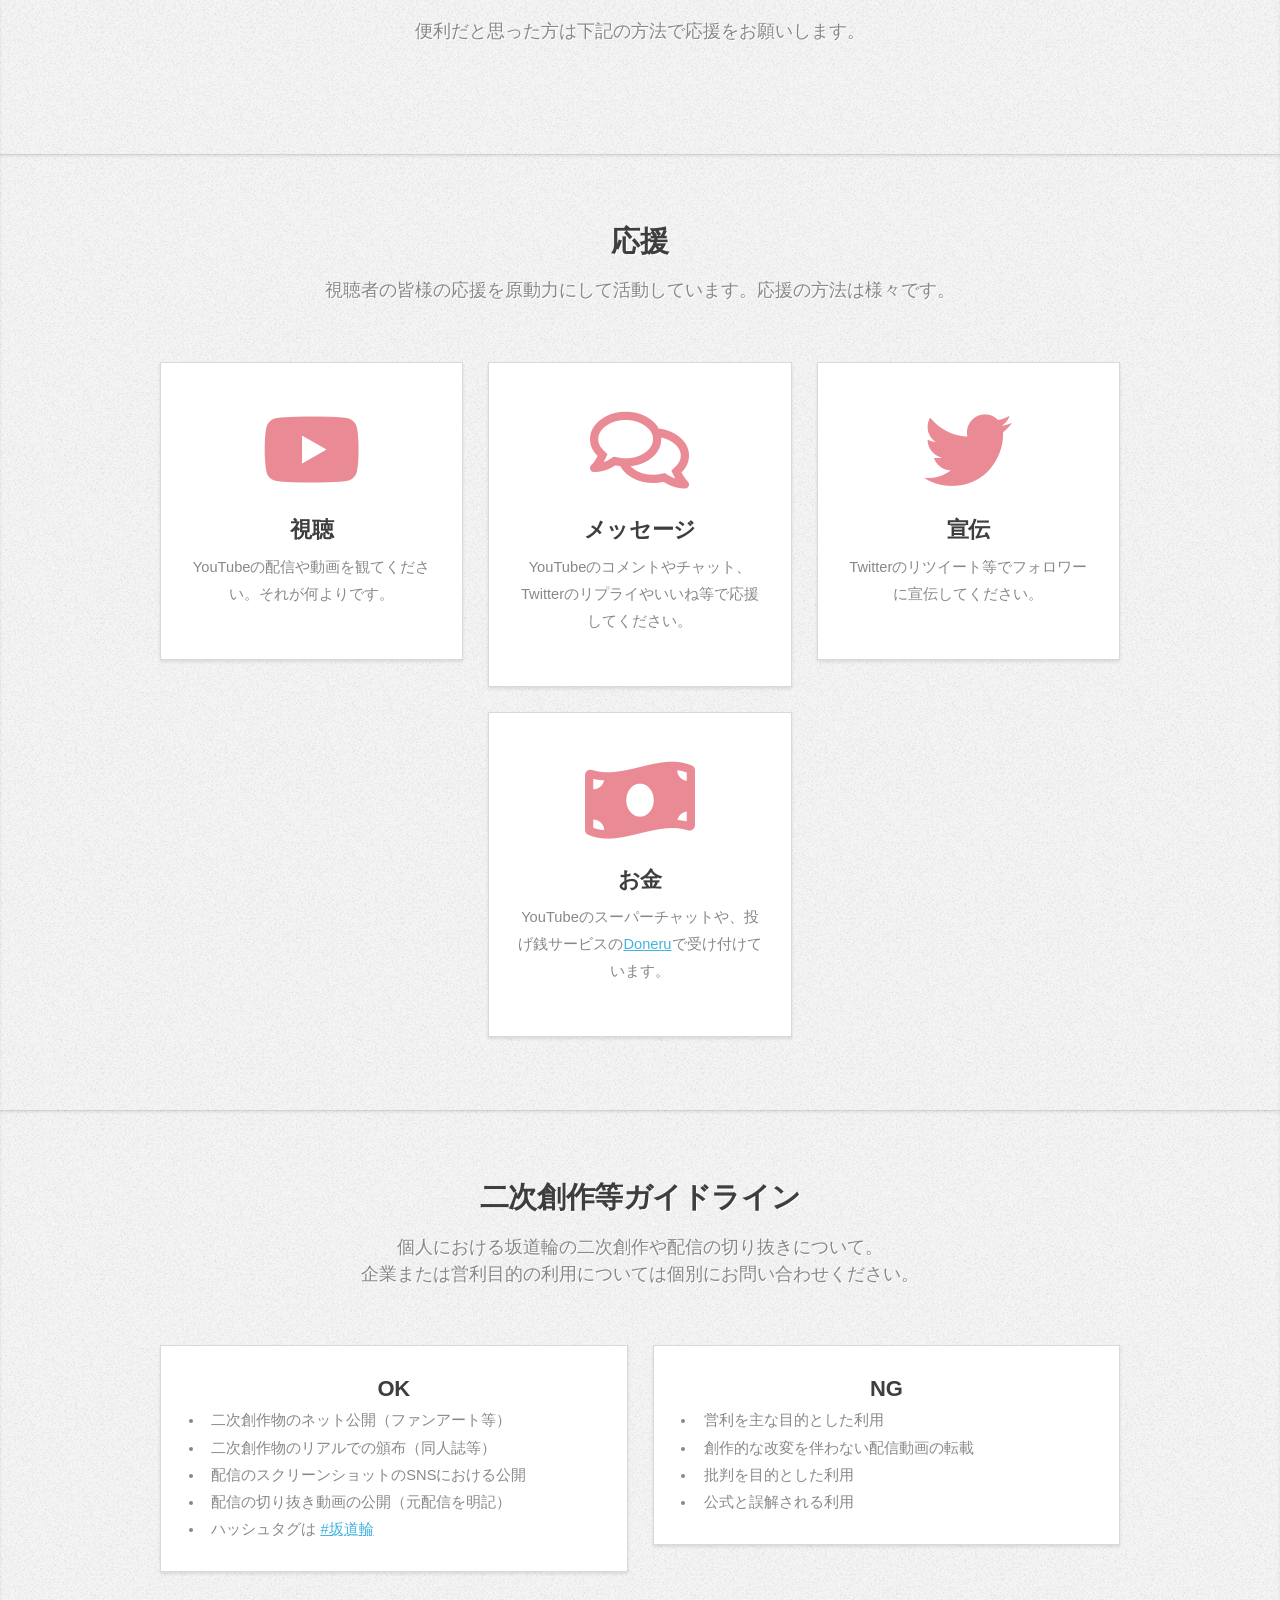
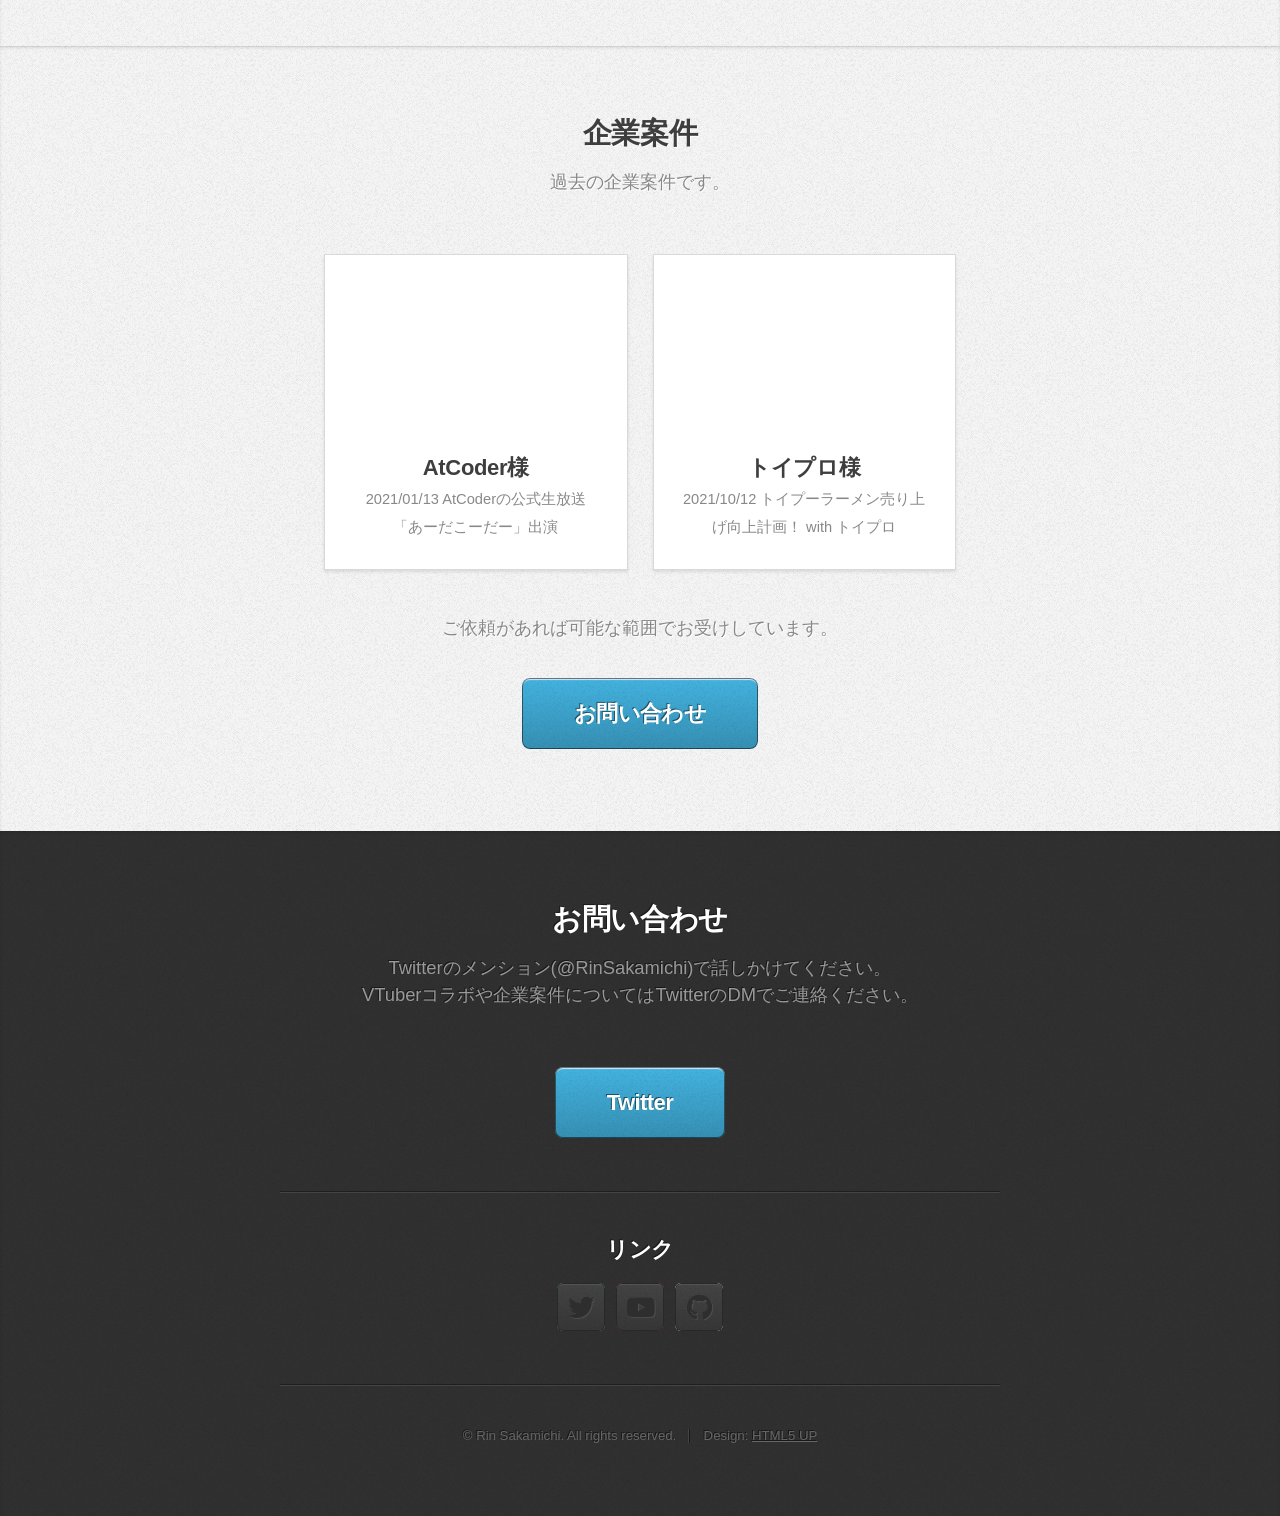
==== commit 1d3e77ba: "add software" ====
--- a/index.html
+++ b/index.html
@@ -151,6 +151,29 @@
 					<footer>
 						<p>YouTubeのチャンネル登録をお願いします。</p>
 						<a href="https://www.youtube.com/c/rinsakamichi" class="button large scrolly">YouTubeチャンネル</a>
+					</footer>
+				</div>
+			</article>
+
+			
+		<!-- Software -->
+			<article id="software" class="wrapper style3">
+				<div class="container">
+					<header>
+						<h2>ソフトウェア</h2>
+						<p>自作のアプリを紹介します。</p>
+					</header>
+					<div class="row aln-center">
+						<div class="col-4 col-6-medium col-12-small">
+							<section class="box style1">
+								<span class="icon solid featured fa-biking"></span>
+								<h3><a href="./smart_trainer_app/">Smart Trainer App</a></h3>
+								<p>パソコンやスマホのブラウザ(Chrome)からBlueTooth対応のスマートトレーナーを操作するアプリです。</p>
+							</section>
+						</div>
+					</div>
+					<footer>
+						<p>便利だと思った方は下記の方法で応援をお願いします。</p>
 					</footer>
 				</div>
 			</article>
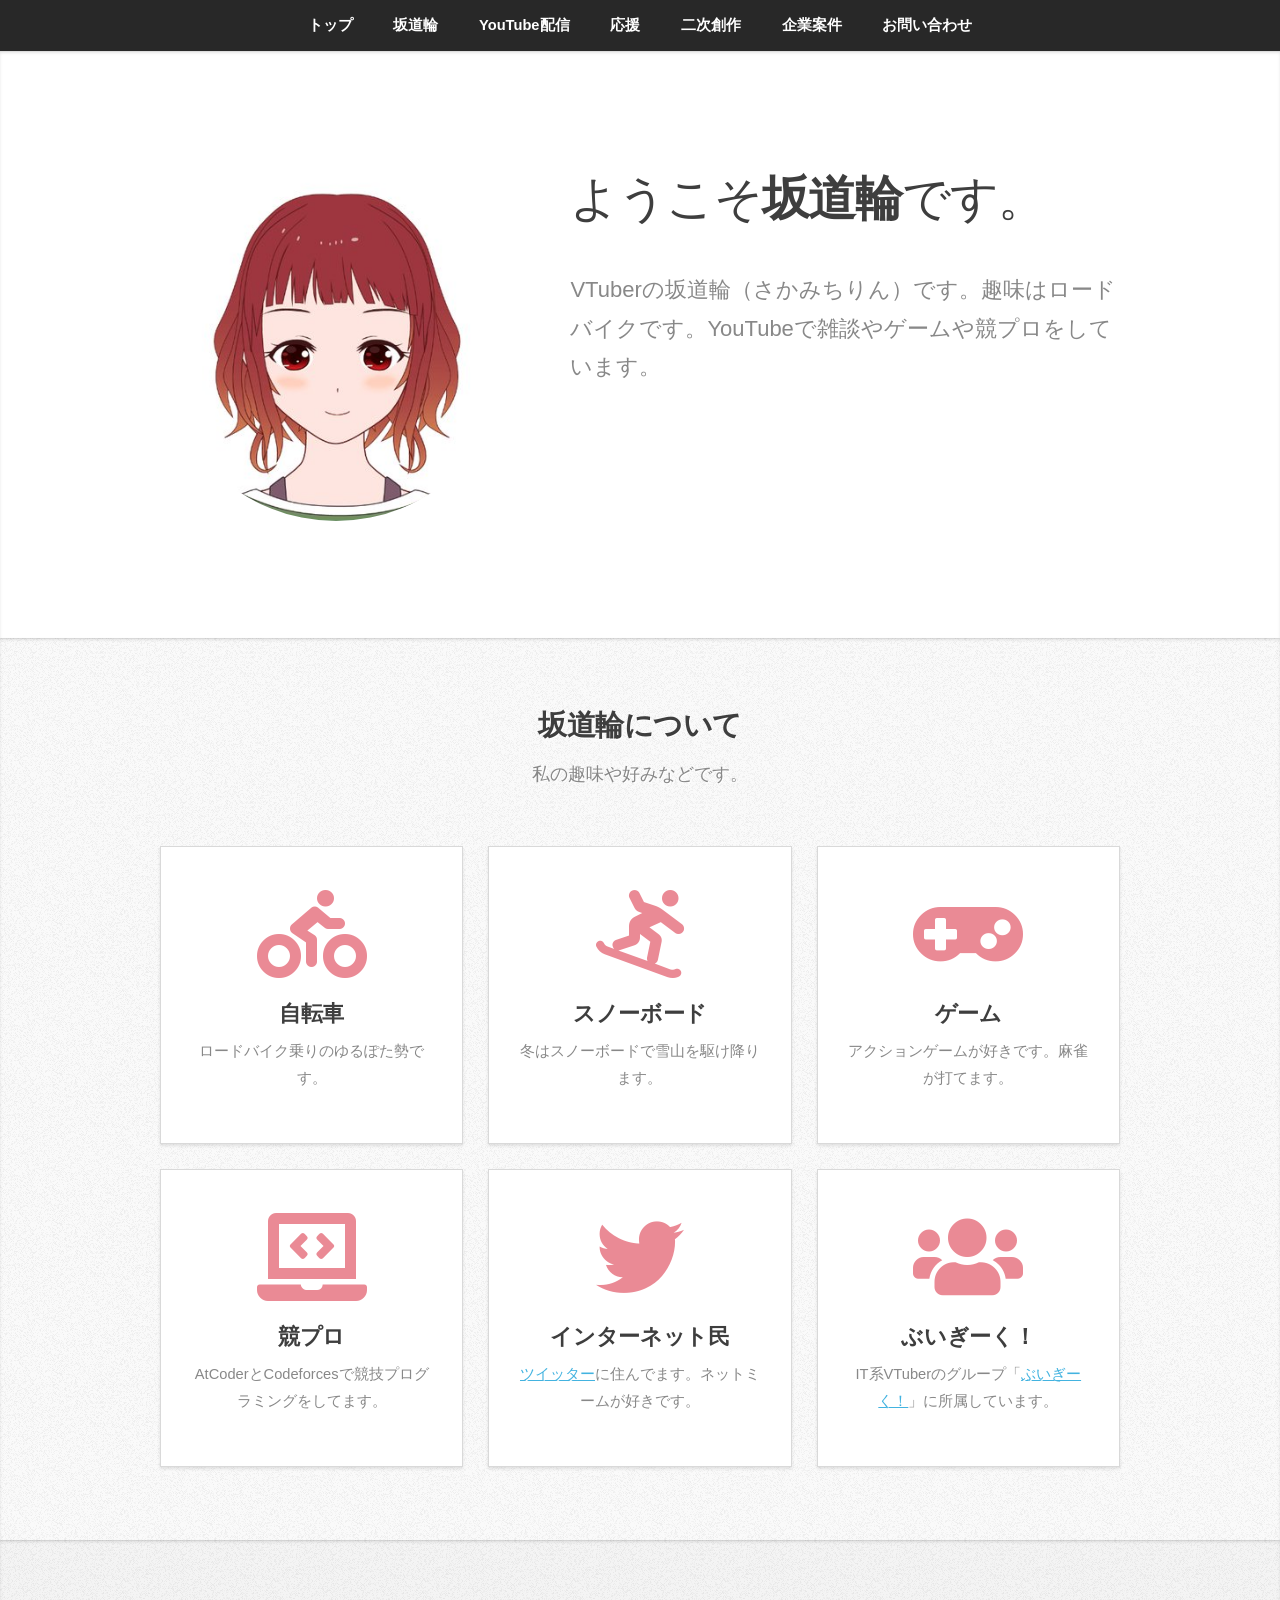
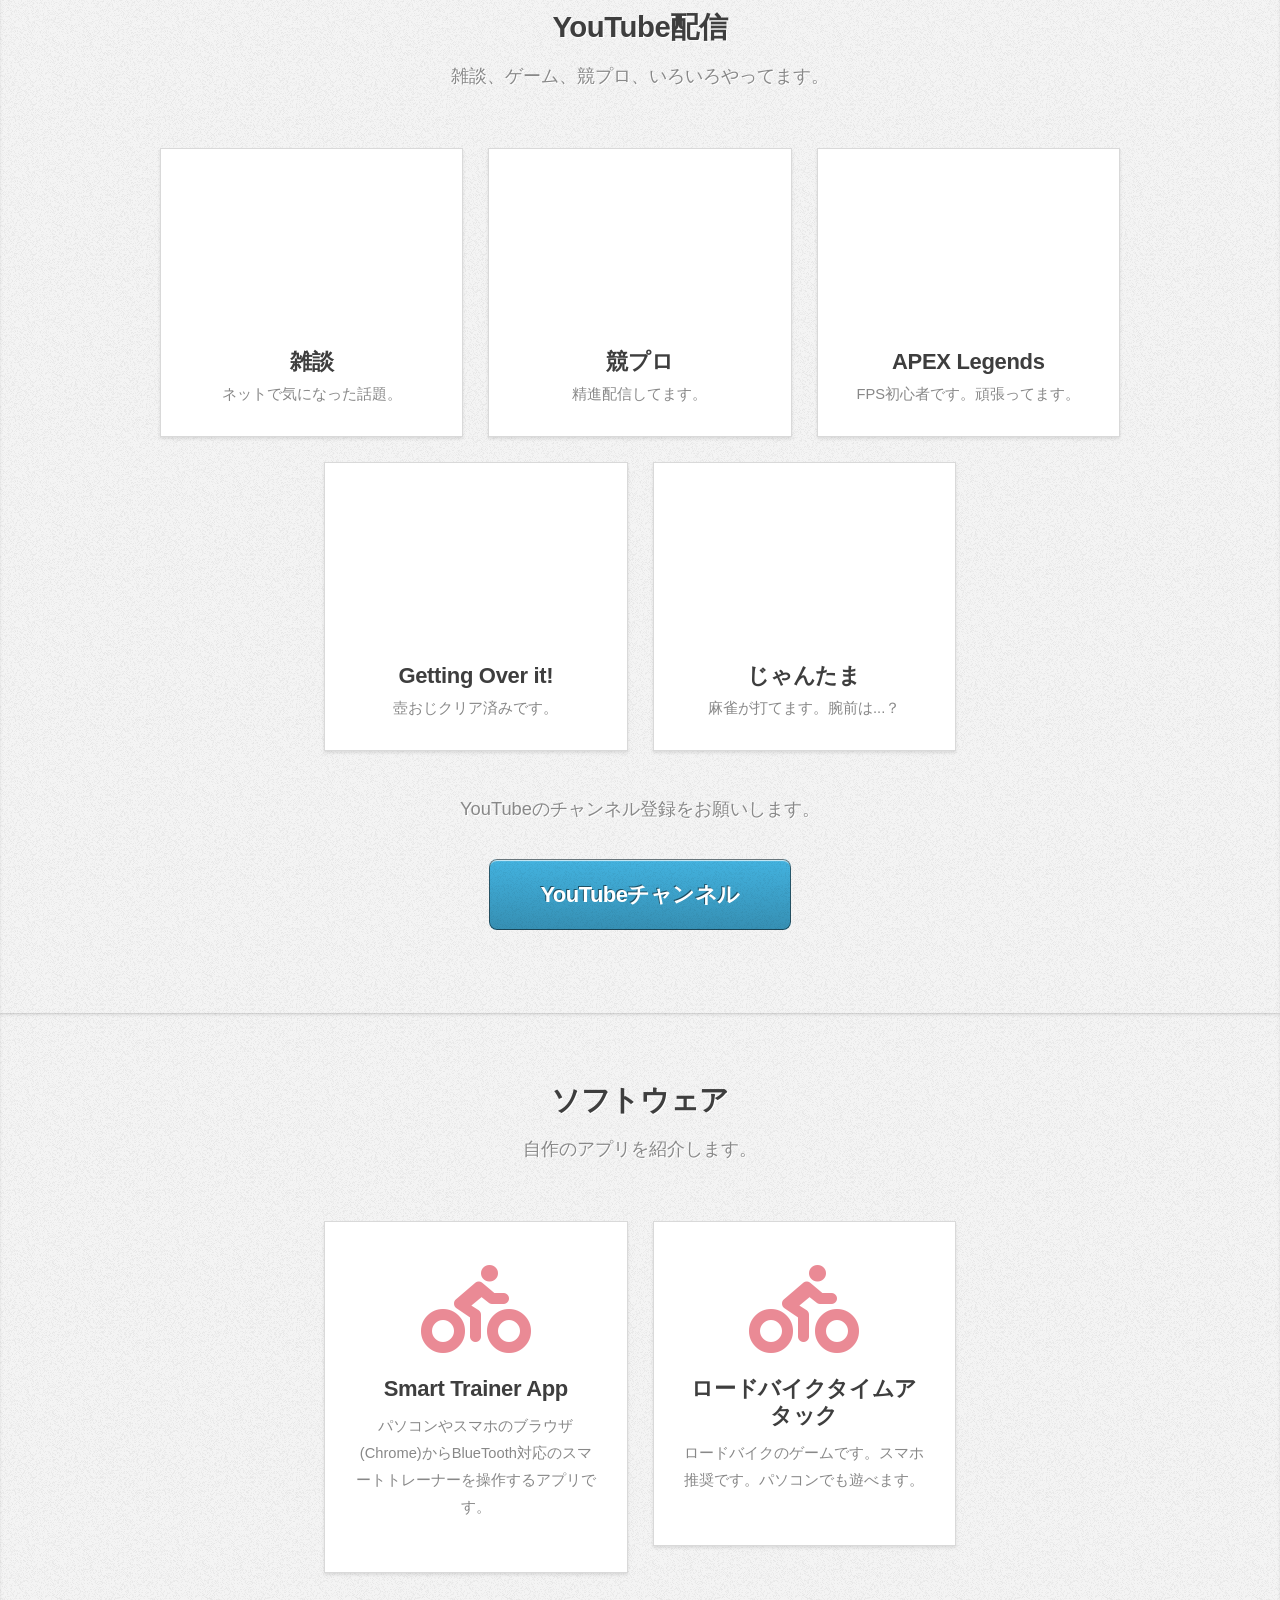
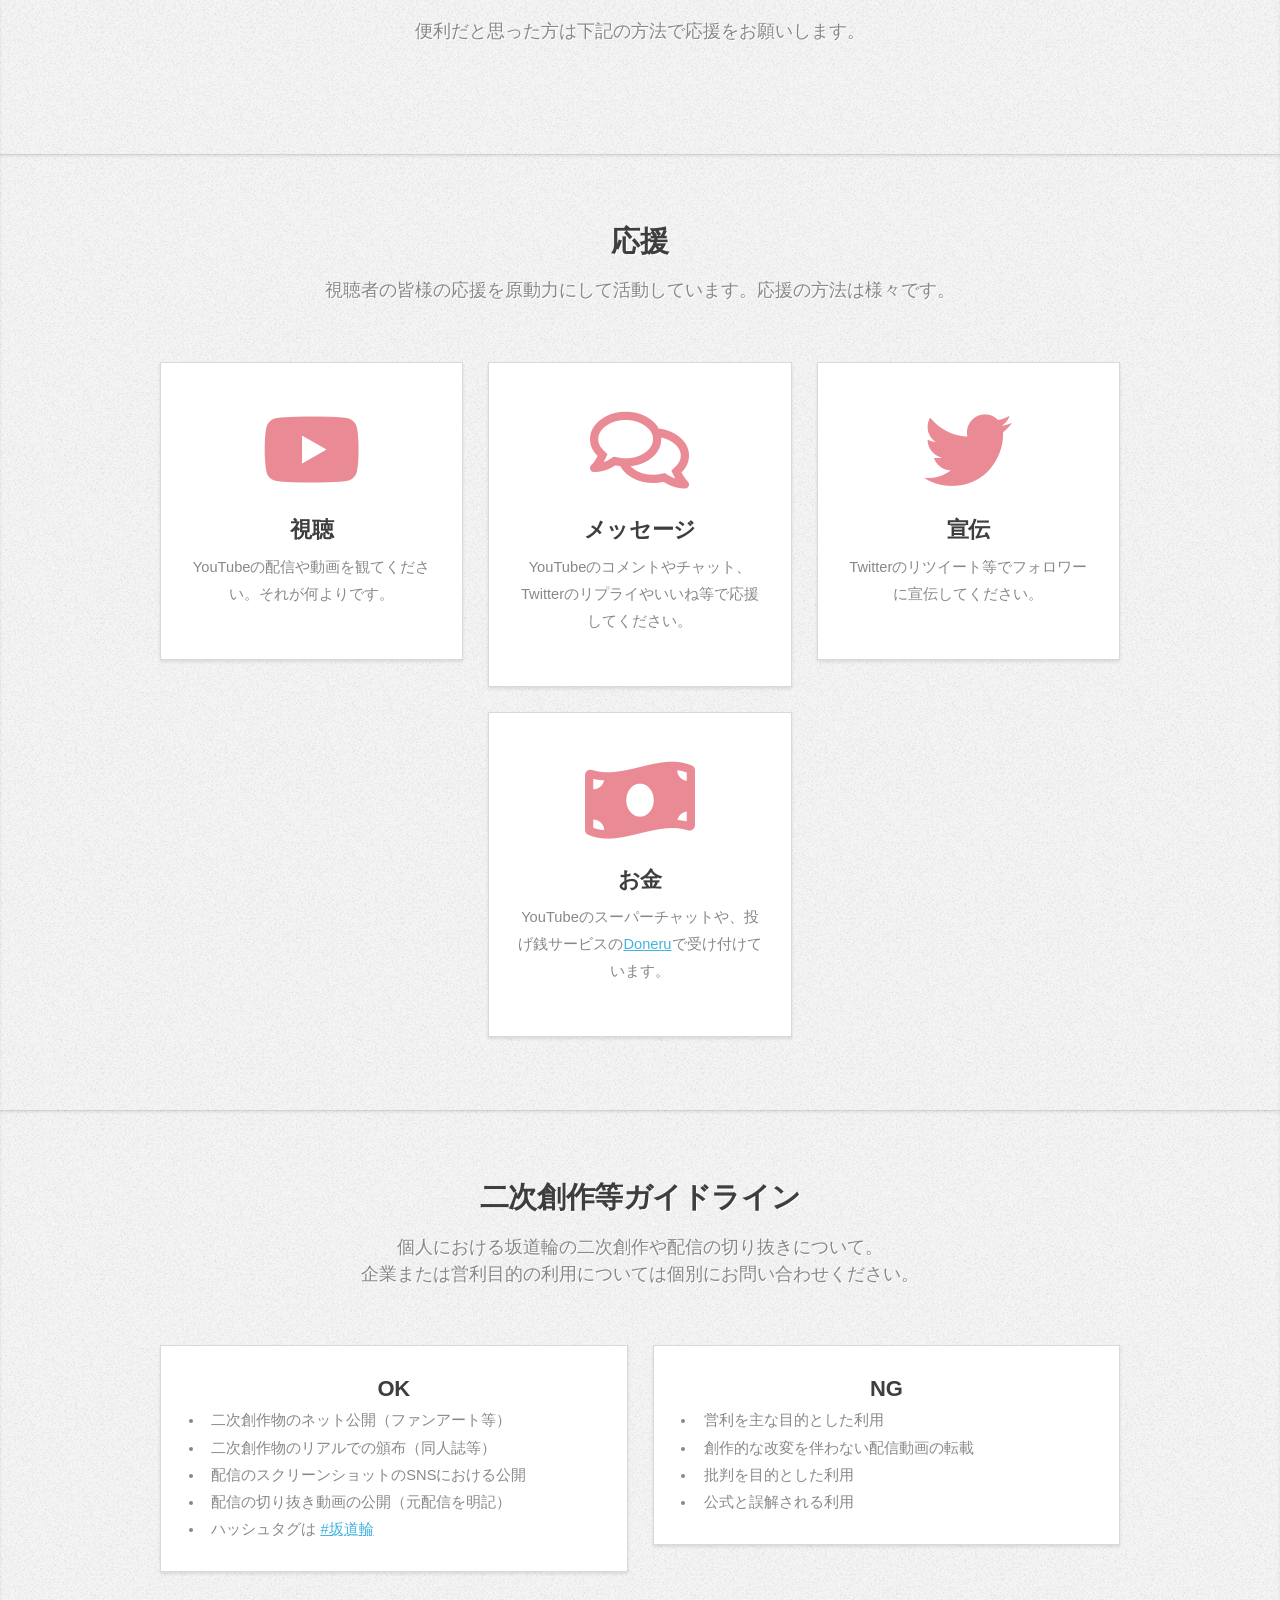
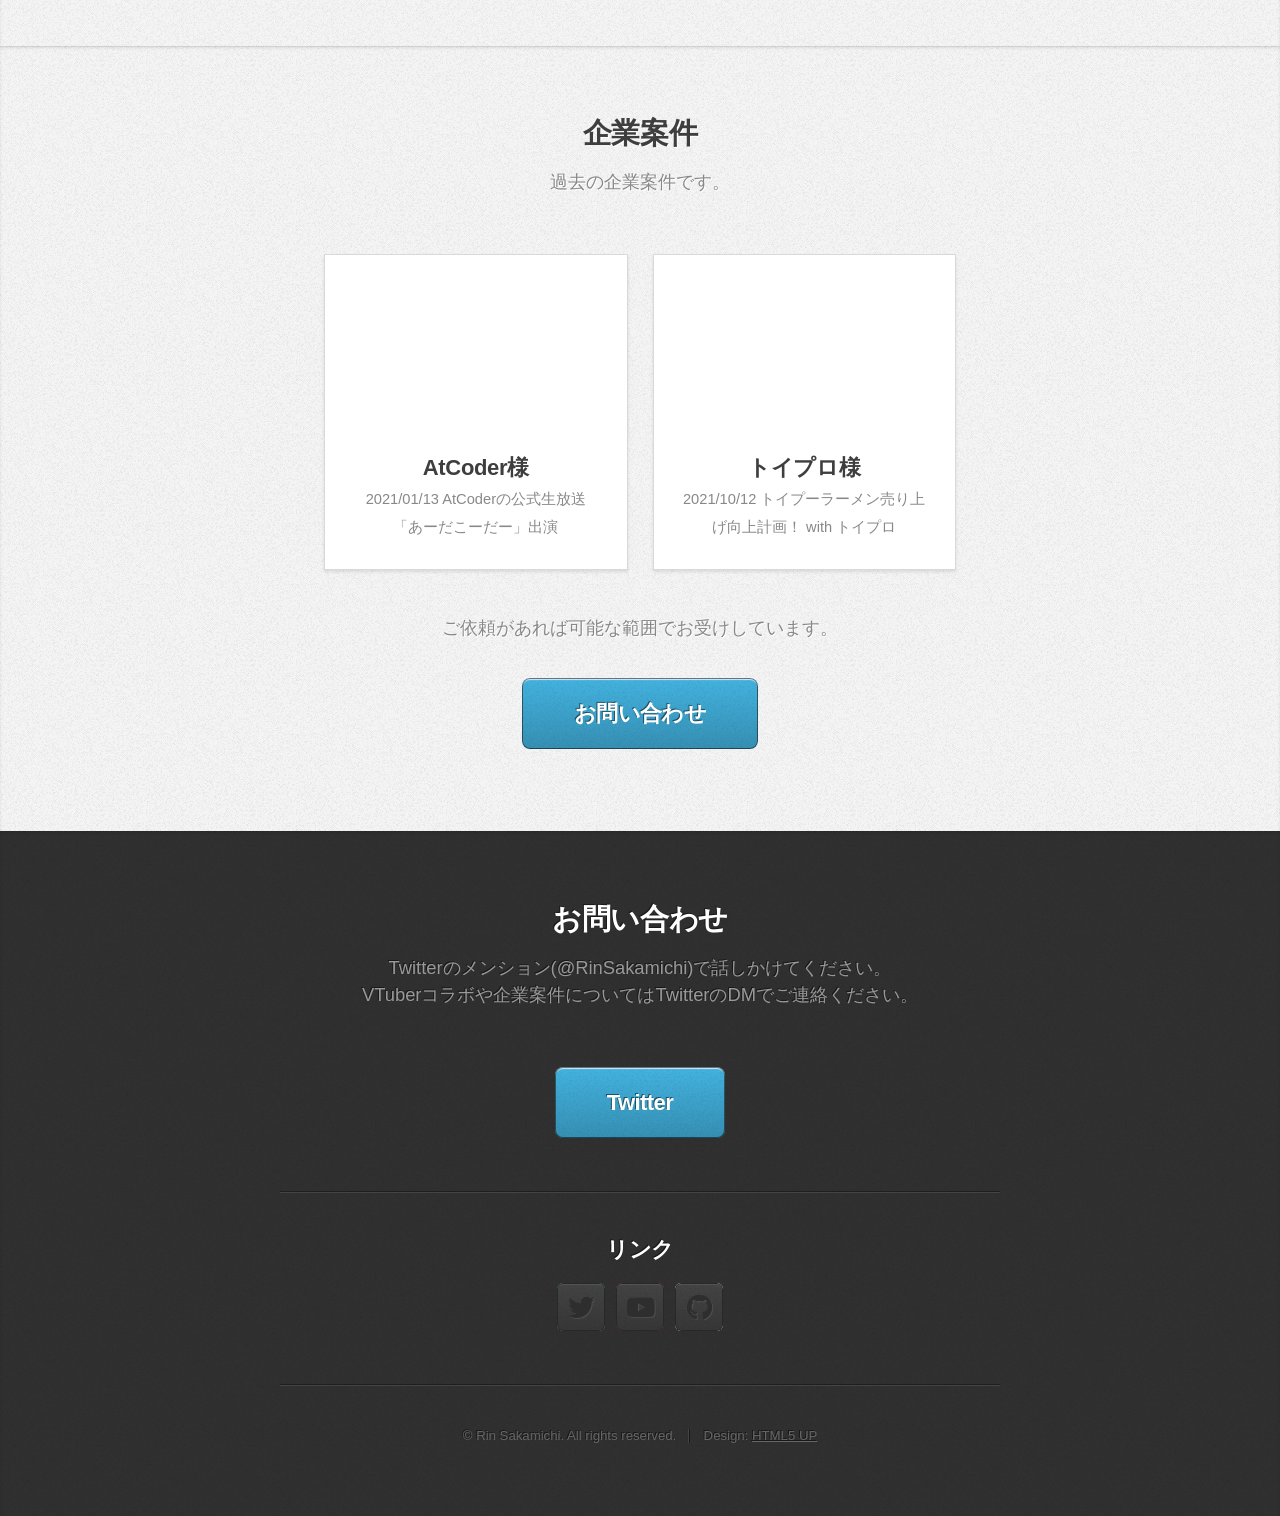
==== commit c4f33c12: "add game" ====
--- a/index.html
+++ b/index.html
@@ -169,6 +169,13 @@
 								<span class="icon solid featured fa-biking"></span>
 								<h3><a href="./smart_trainer_app/">Smart Trainer App</a></h3>
 								<p>パソコンやスマホのブラウザ(Chrome)からBlueTooth対応のスマートトレーナーを操作するアプリです。</p>
+							</section>
+						</div>
+						<div class="col-4 col-6-medium col-12-small">
+							<section class="box style1">
+								<span class="icon solid featured fa-biking"></span>
+								<h3><a href="./game_time_trial/">ロードバイクタイムアタック</a></h3>
+								<p>ロードバイクのゲームです。スマホ推奨です。パソコンでも遊べます。</p>
 							</section>
 						</div>
 					</div>
